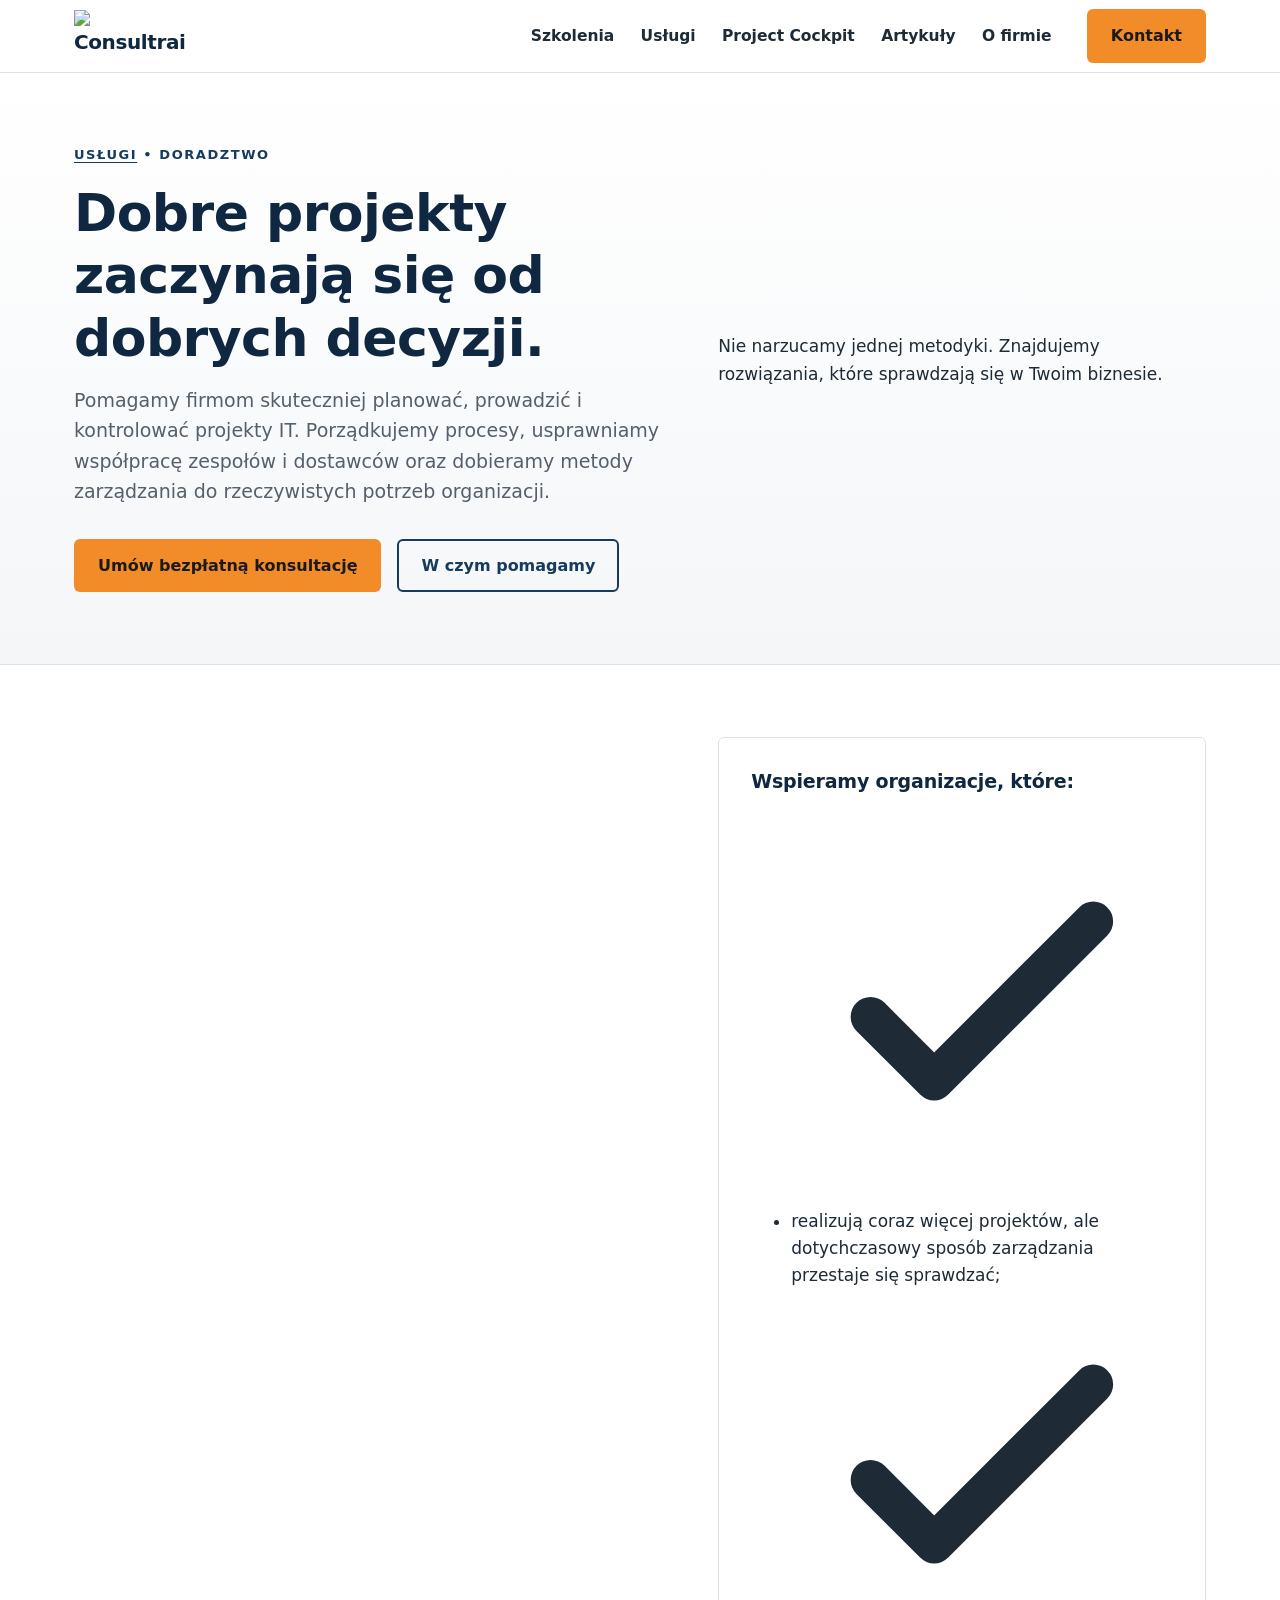
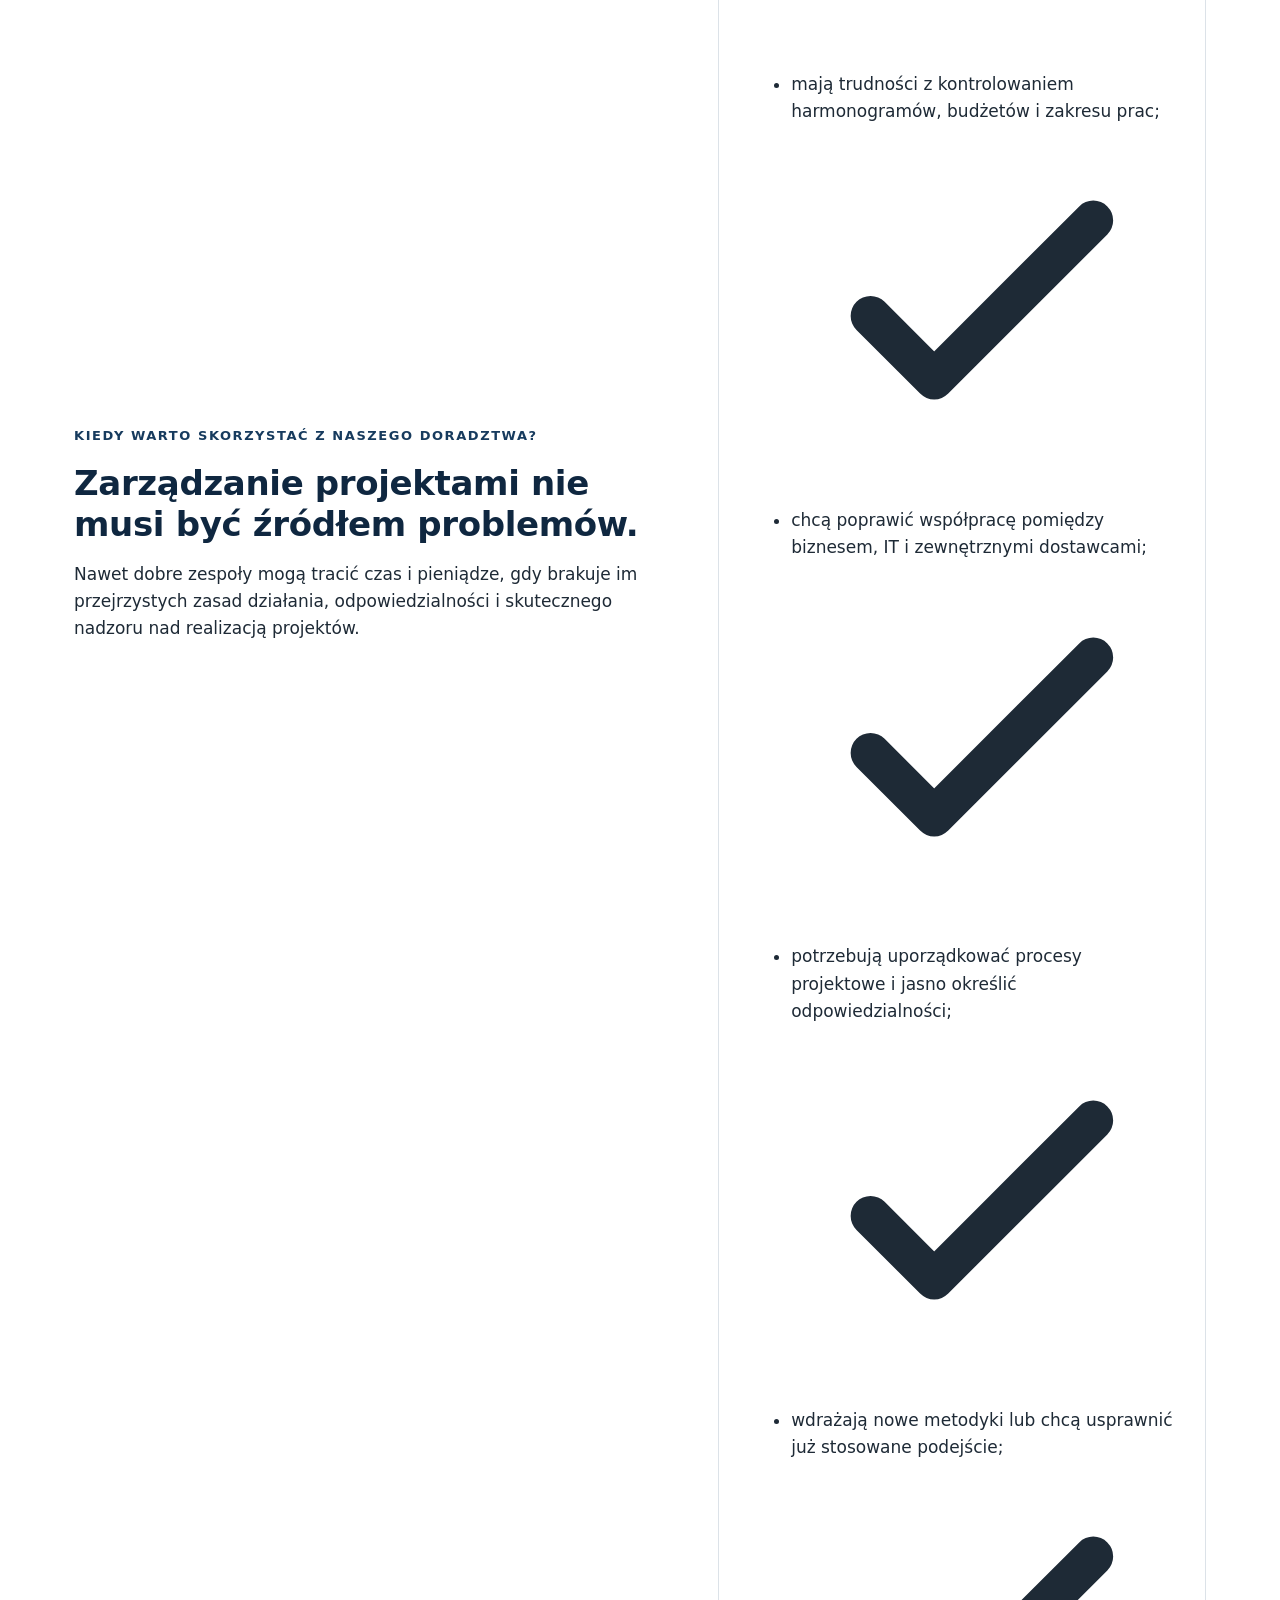
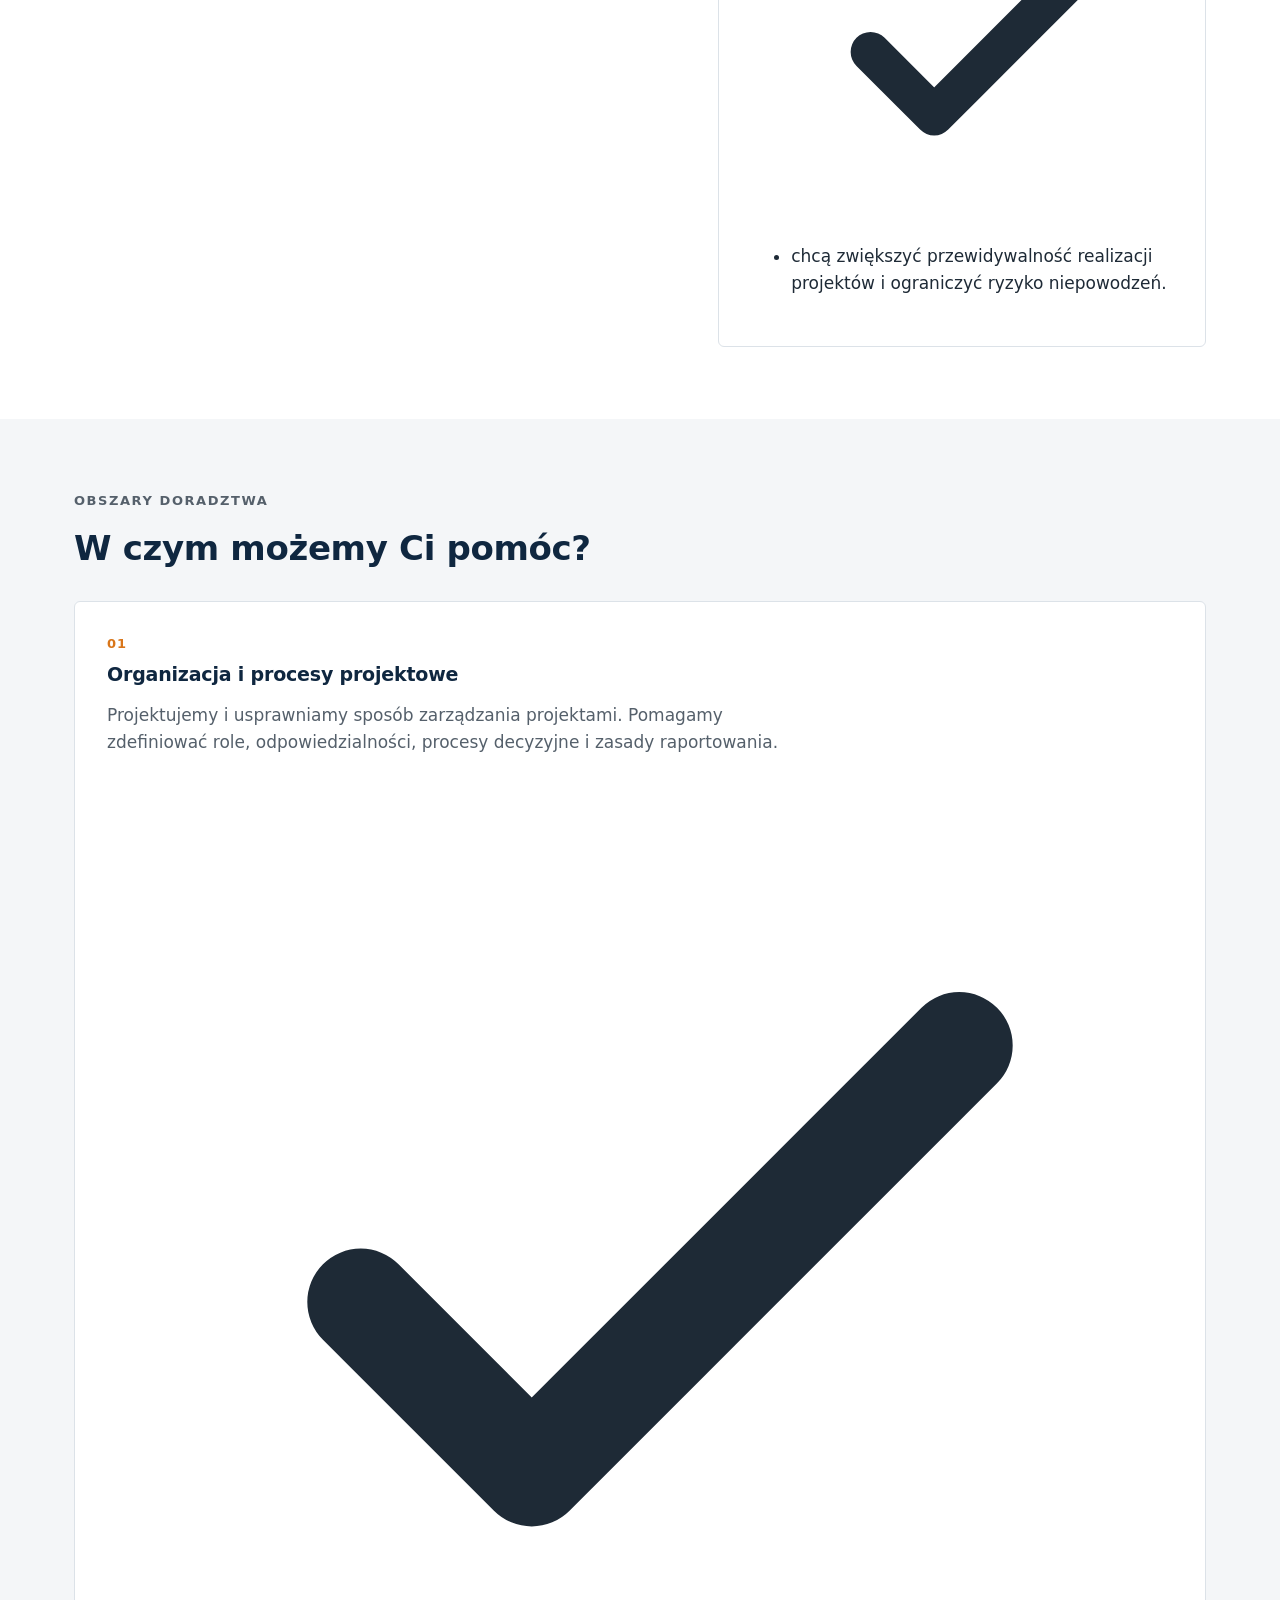
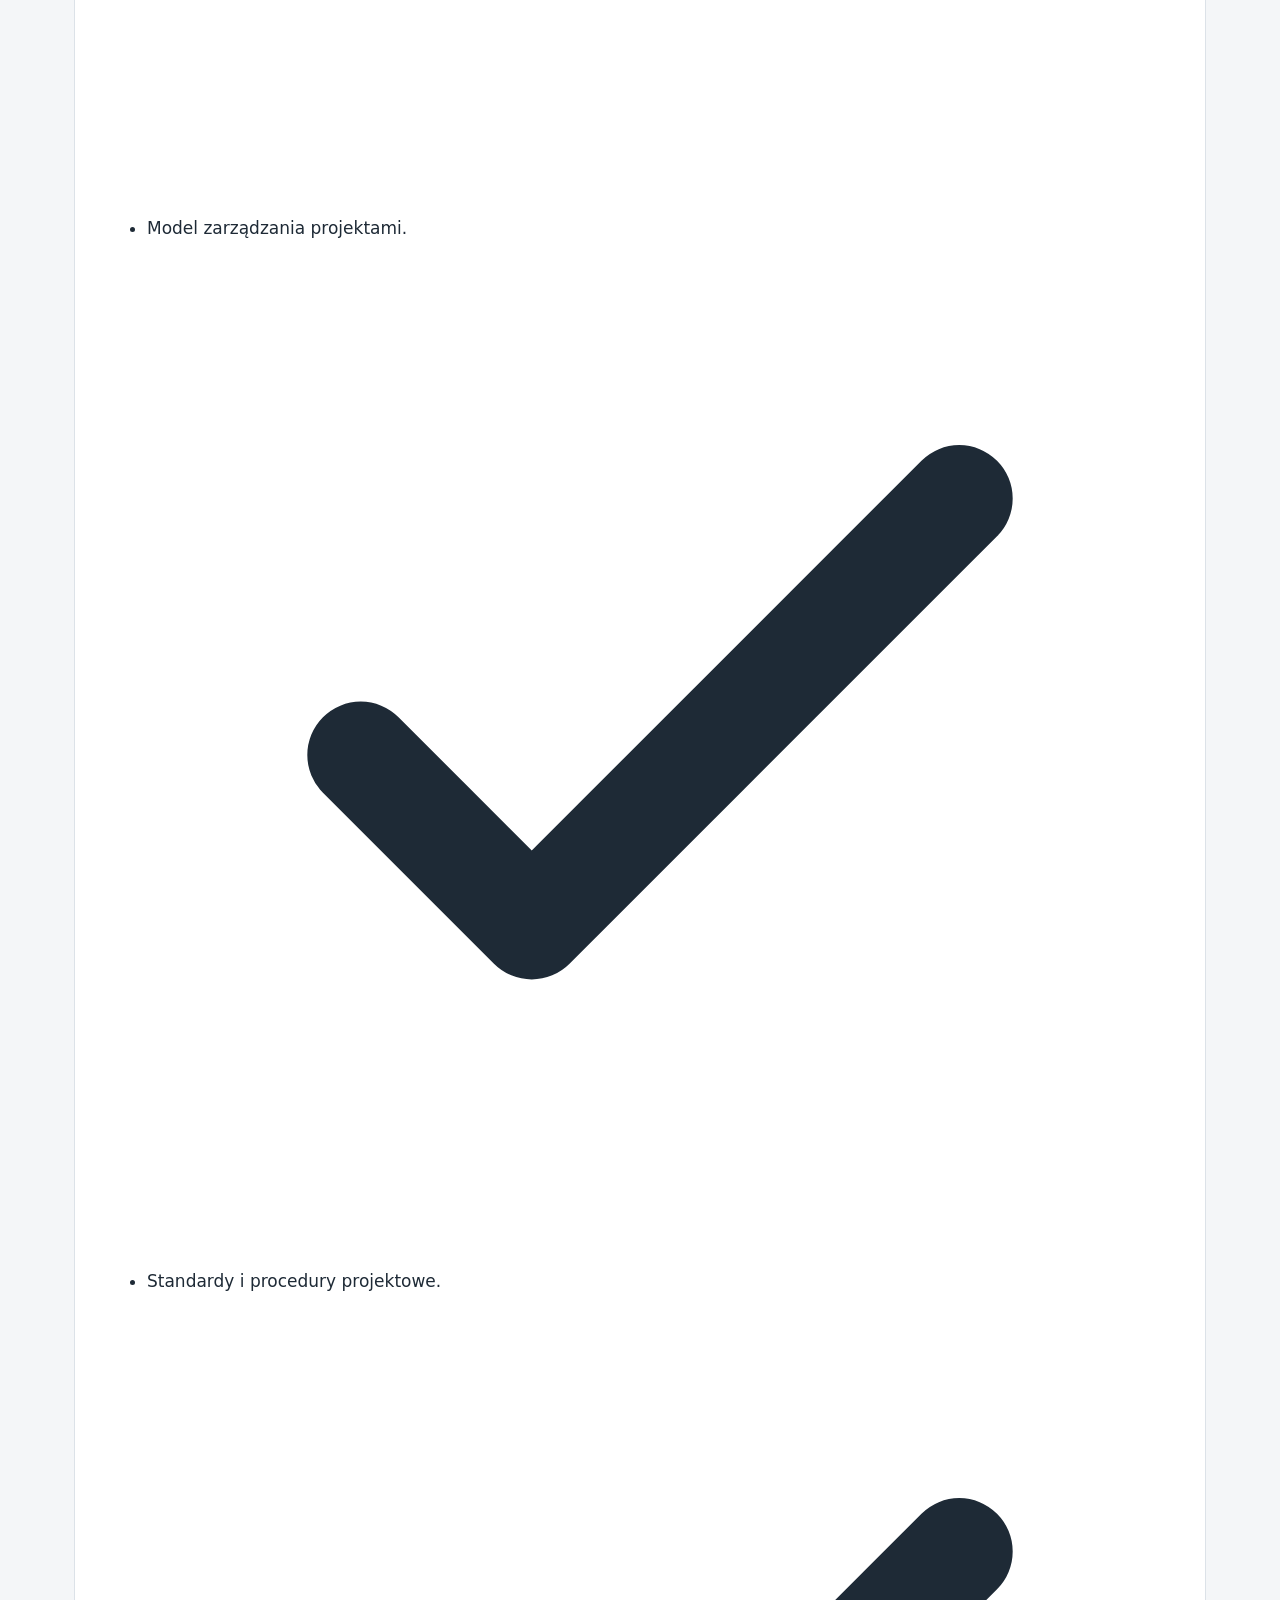
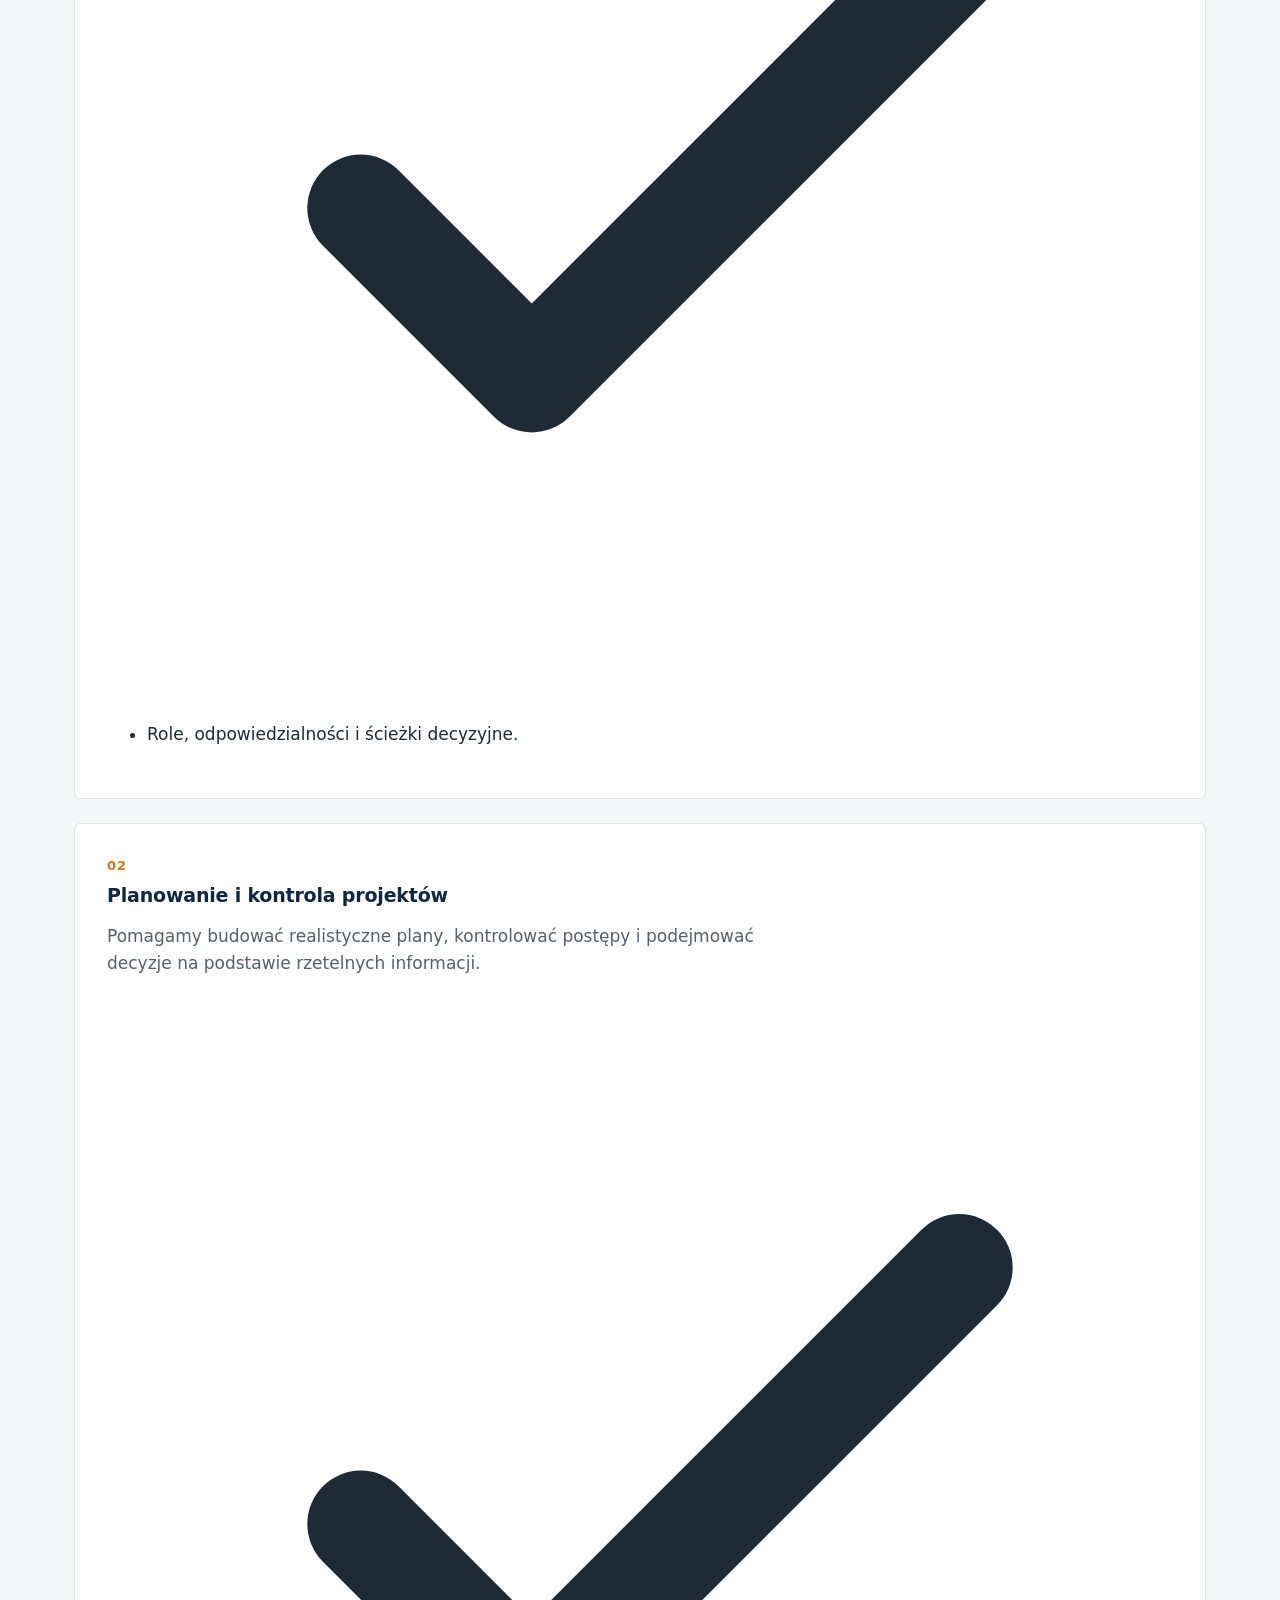
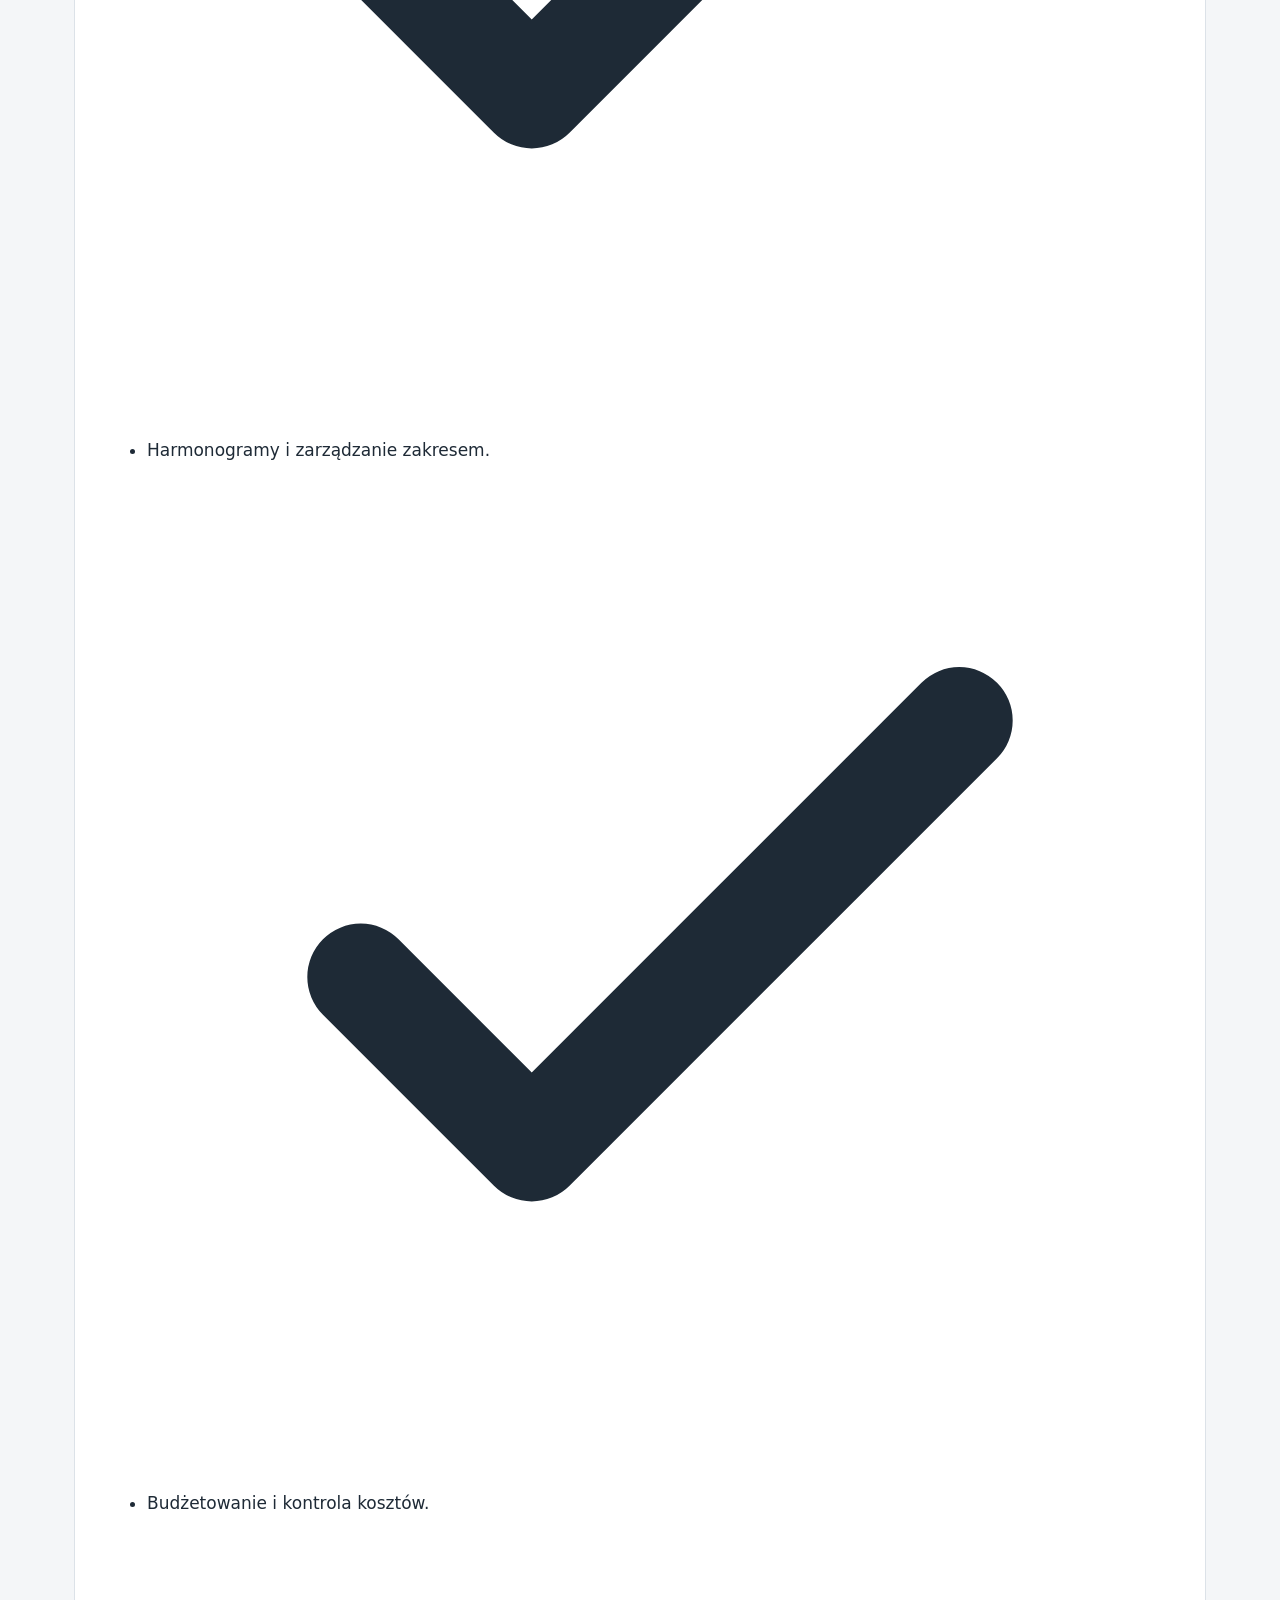
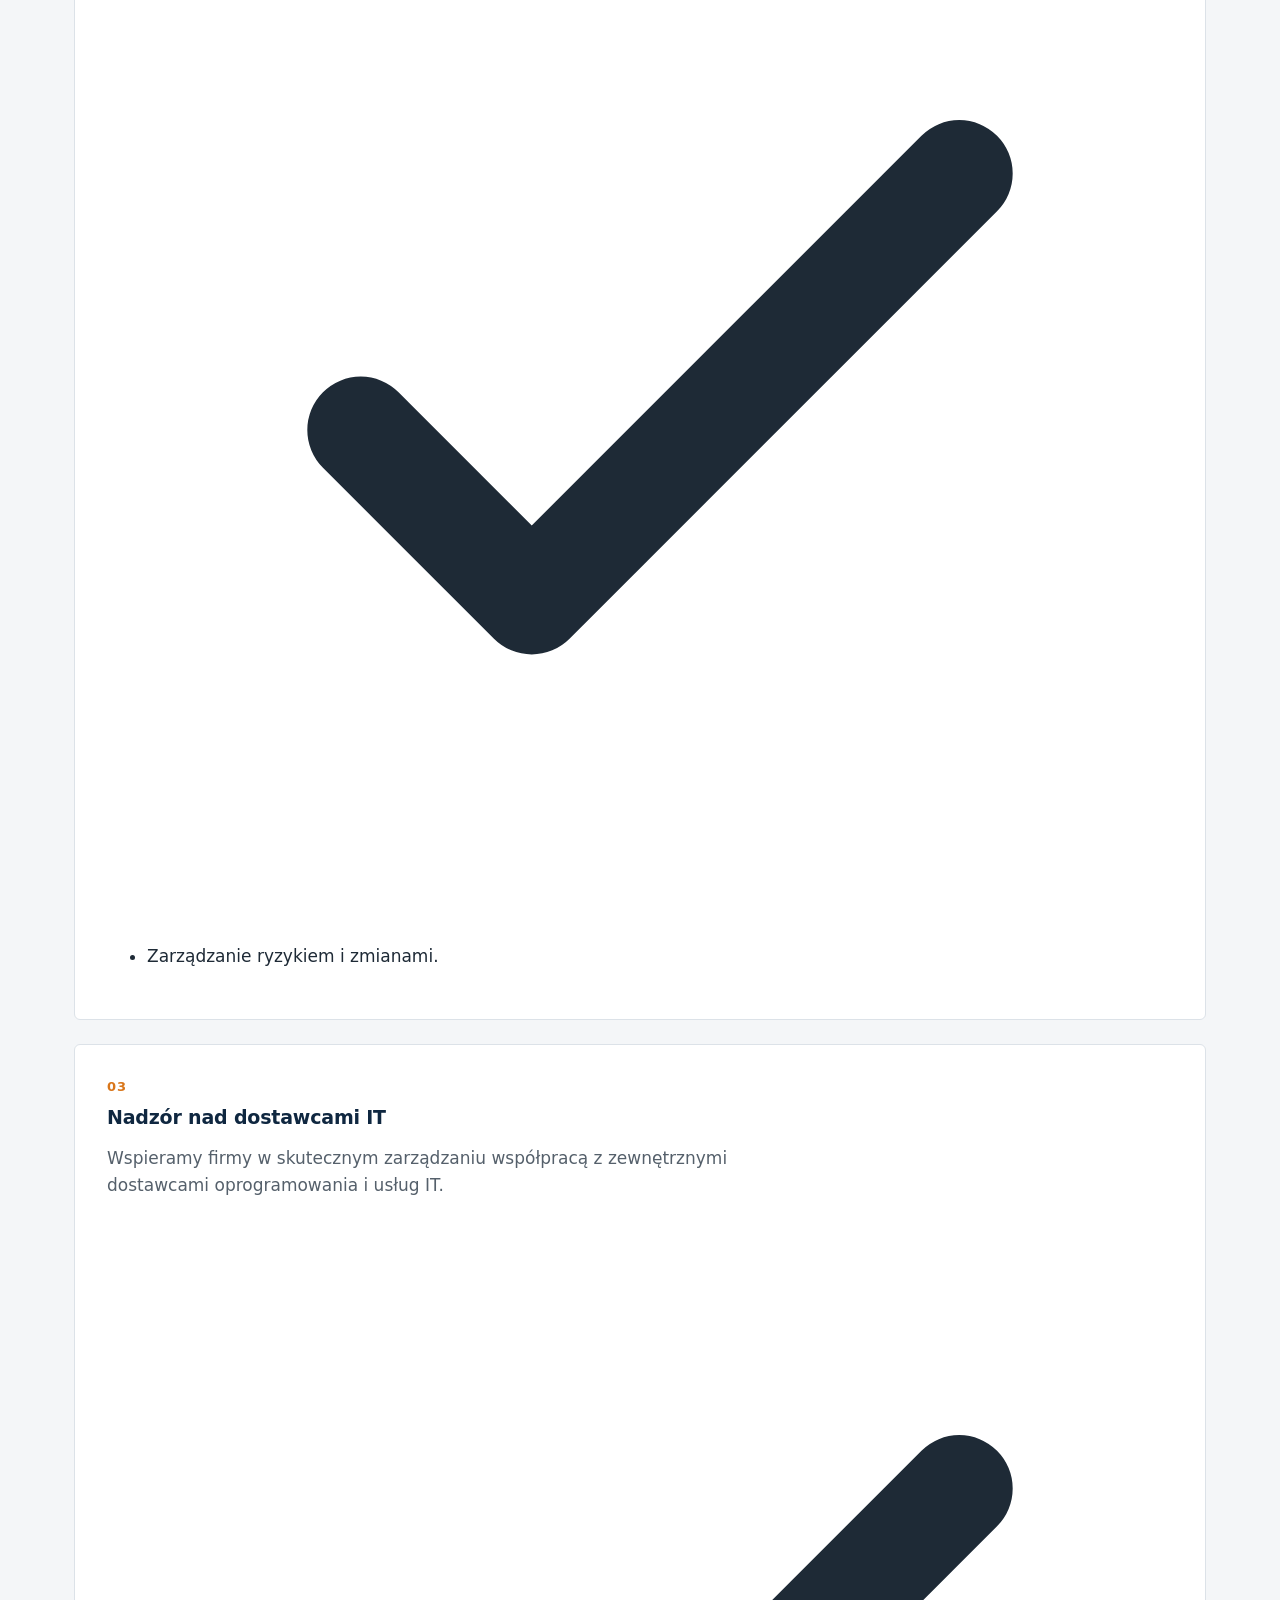
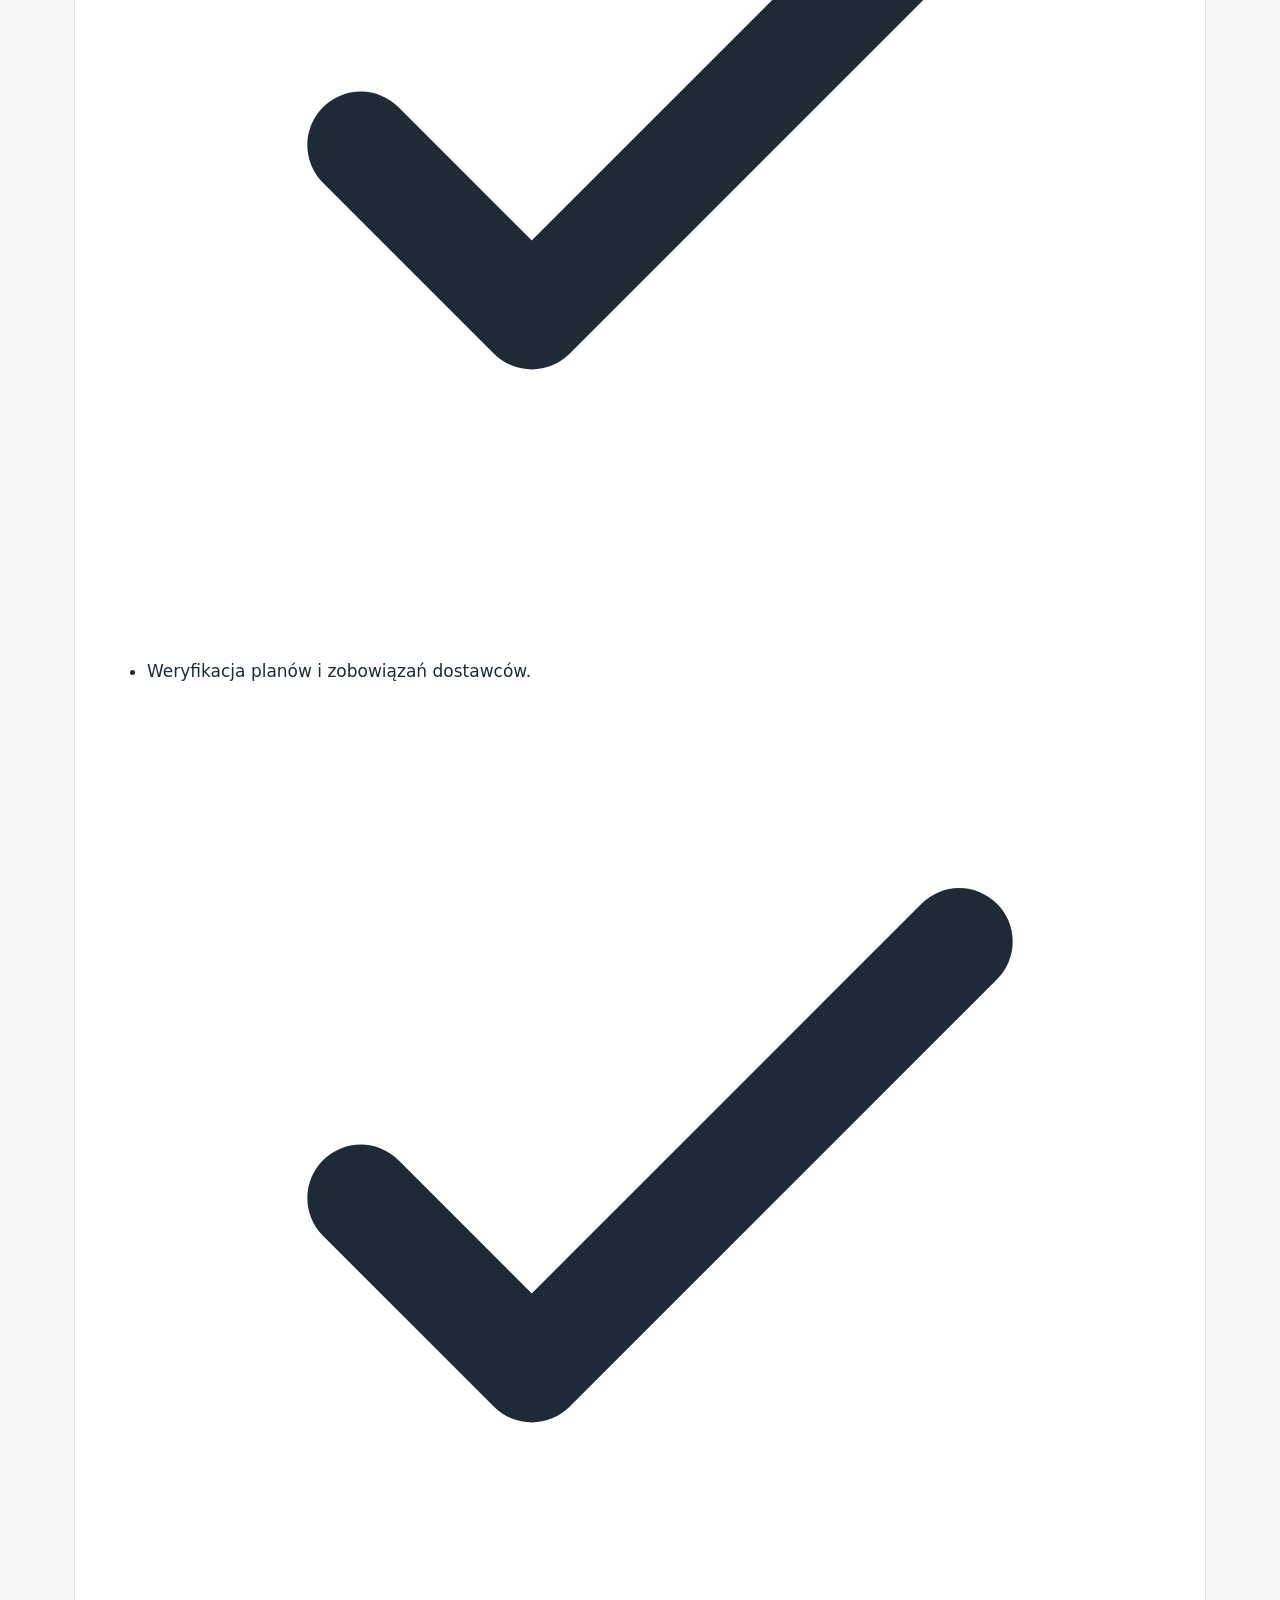
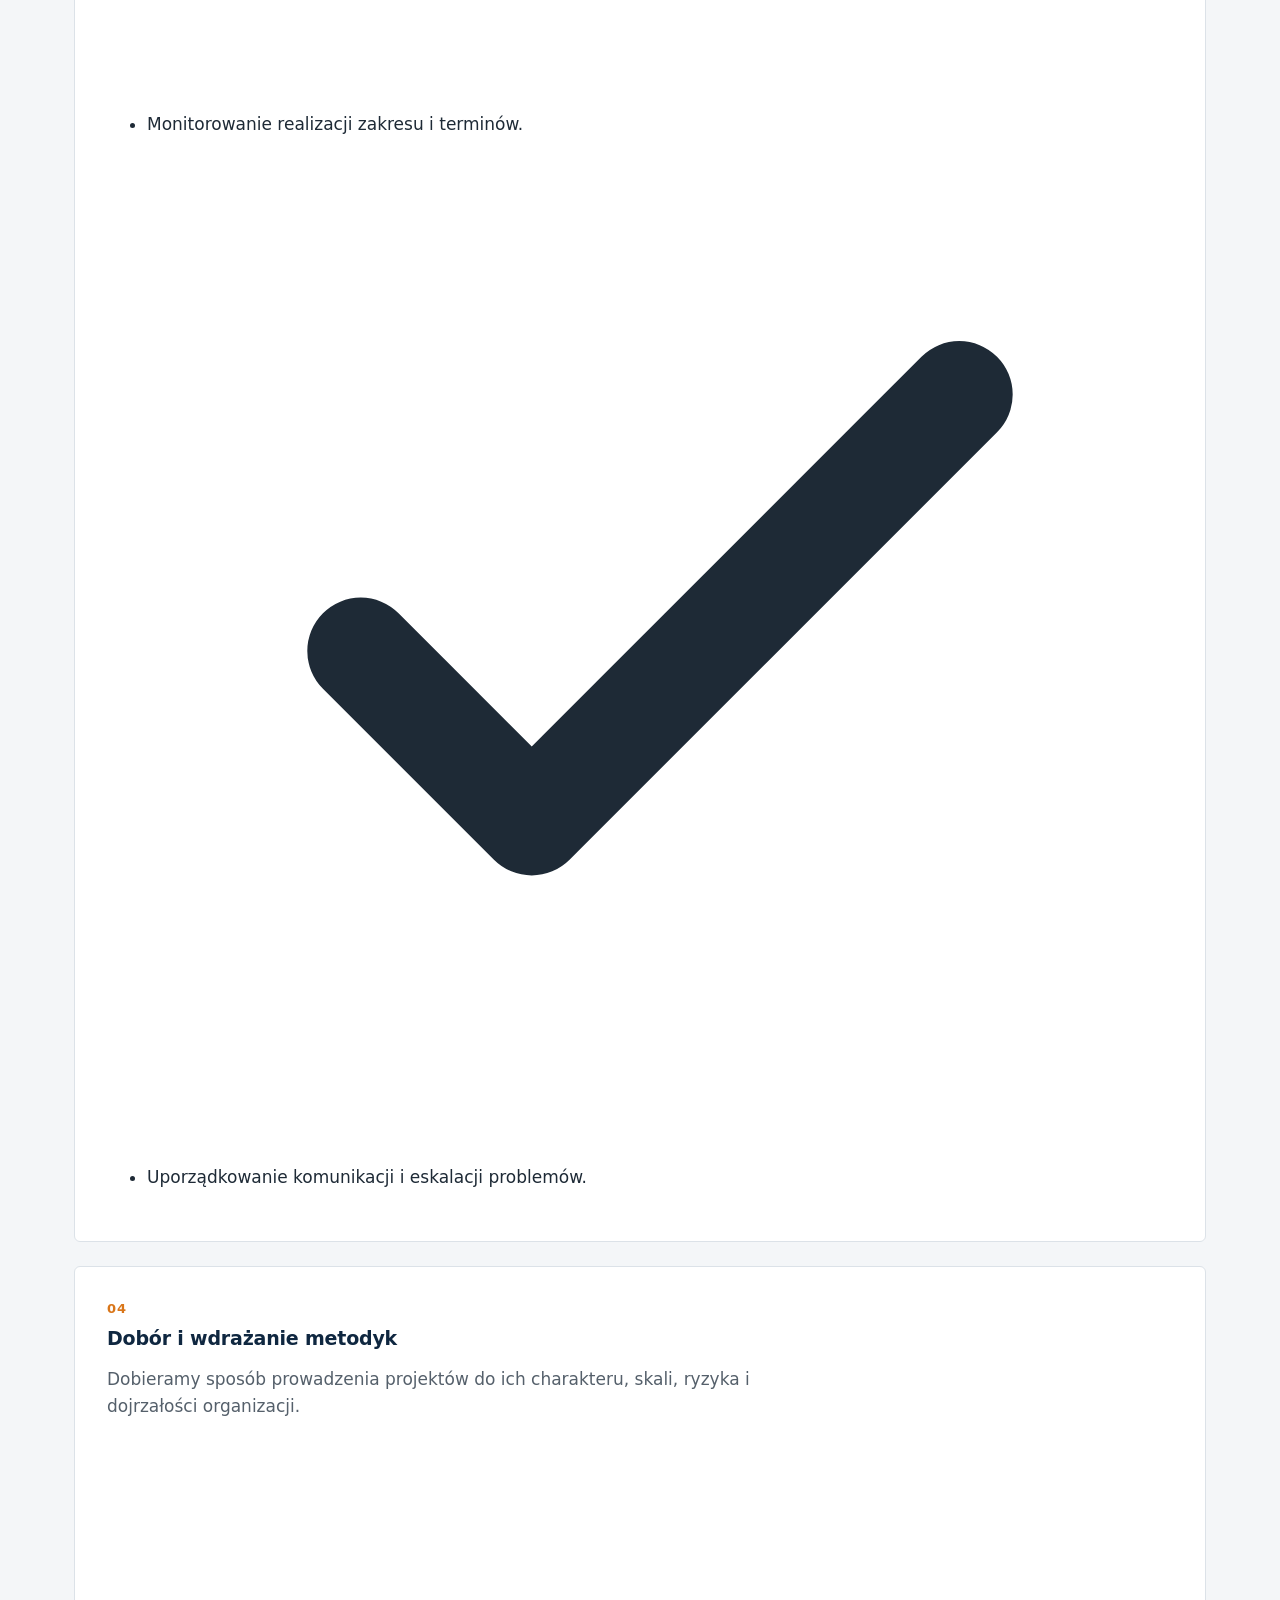
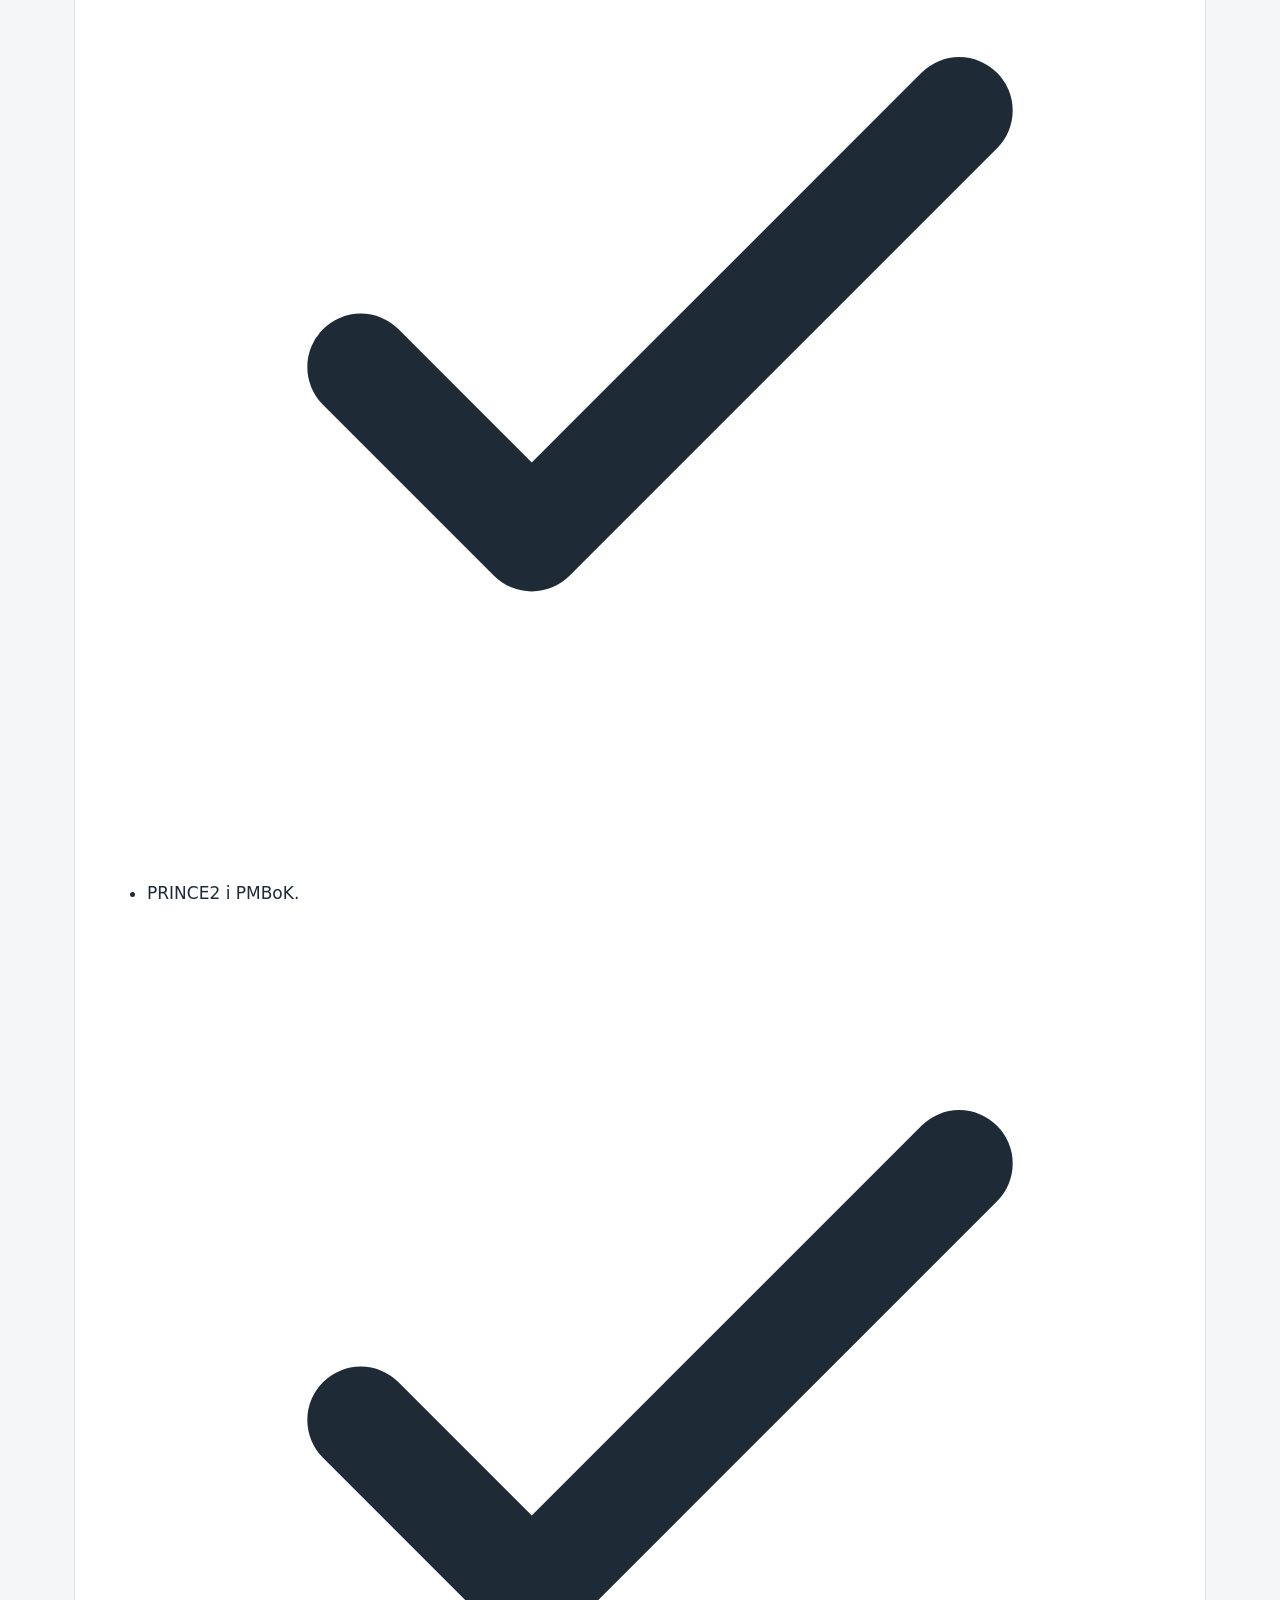
==== doradztwo.html @ a6f92a3b "Dodano podstronę Doradztwo (doradztwo.html)" ====
<!doctype html>
<html lang="pl">
<head>
  <meta charset="utf-8">
  <meta name="viewport" content="width=device-width, initial-scale=1">
  <title>Doradztwo | Consultrain</title>
  <meta name="description" content="Doradztwo Consultrain: organizacja procesów, planowanie i kontrola projektów IT, nadzór nad dostawcami i dobór metodyk.">
  <meta property="og:title" content="Doradztwo | Consultrain">
  <meta property="og:description" content="Doradztwo Consultrain: organizacja procesów, planowanie i kontrola projektów IT, nadzór nad dostawcami i dobór metodyk.">
  <meta property="og:type" content="website">
  <meta name="theme-color" content="#173B5E">
  <link rel="icon" href="favicon.png" type="image/png">
  <link rel="stylesheet" href="css/style.css">
  <script src="js/config.js" defer></script>
  <script src="js/main.js" defer></script>
</head>
<body>
<a class="skip-link" href="#main">Przejdź do treści</a>

<!-- ===================== HEADER ===================== -->
<header class="site-header">
  <div class="container site-header__inner">
    <a class="logo" href="index.html" aria-label="Consultrain — strona główna">
      <img src="img/logo-consultrain.png" alt="Consultrain" width="112" height="52">
    </a>
    <button class="nav-toggle" type="button" aria-expanded="false" aria-controls="main-nav">
      <svg width="18" height="18" viewBox="0 0 24 24" aria-hidden="true"><path d="M3 6h18M3 12h18M3 18h18" stroke="currentColor" stroke-width="2" stroke-linecap="round"/></svg>
      <span>Menu</span>
    </button>
    <nav class="nav" id="main-nav" aria-label="Główna nawigacja" data-open="true">
      <ul class="nav__list">
        <li class="nav__item"><a class="nav__link" href="szkolenia.html">Szkolenia</a></li>
        <li class="nav__item"><a class="nav__link" href="uslugi.html" aria-current="page">Usługi</a></li>
        <li class="nav__item"><a class="nav__link" href="project-cockpit.html">Project Cockpit</a></li>
        <li class="nav__item"><a class="nav__link" href="w-przygotowaniu.html?strona=blog">Artykuły</a></li>
        <li class="nav__item"><a class="nav__link" href="o-firmie.html">O firmie</a></li>
      </ul>
      <a class="btn btn--primary btn--sm" href="kontakt.html">Kontakt</a>
    </nav>
  </div>
</header>

<main id="main">
  <section class="hero" aria-labelledby="dr-title"><div class="container split">
    <div>
      <p class="eyebrow"><a href="uslugi.html">Usługi</a> • Doradztwo</p>
      <h1 id="dr-title">Dobre projekty zaczynają się od dobrych decyzji.</h1>
      <p class="lead">Pomagamy firmom skuteczniej planować, prowadzić i kontrolować projekty IT. Porządkujemy procesy, usprawniamy współpracę zespołów i dostawców oraz dobieramy metody zarządzania do rzeczywistych potrzeb organizacji.</p>
      <div class="btn-row"><a class="btn btn--primary" href="kontakt.html?cel=doradztwo">Umów bezpłatną konsultację</a><a class="btn btn--secondary" href="#obszary">W czym pomagamy</a></div>
    </div>
    <div class="callout callout--orange dr-claim"><p>Nie narzucamy jednej metodyki. Znajdujemy rozwiązania, które sprawdzają się w Twoim biznesie.</p></div>
  </div></section>

  <section class="section" aria-labelledby="dr-when"><div class="container split dr-split-top">
    <div>
      <p class="eyebrow">Kiedy warto skorzystać z naszego doradztwa?</p>
      <h2 id="dr-when">Zarządzanie projektami nie musi być źródłem problemów.</h2>
      <p>Nawet dobre zespoły mogą tracić czas i pieniądze, gdy brakuje im przejrzystych zasad działania, odpowiedzialności i skutecznego nadzoru nad realizacją projektów.</p>
    </div>
    <div class="card"><h3>Wspieramy organizacje, które:</h3><ul class="dr-list"><li><svg class="dr-ico" viewBox="0 0 24 24" aria-hidden="true"><path d="M5 12l4 4 10-10" fill="none" stroke="currentColor" stroke-width="2.5" stroke-linecap="round" stroke-linejoin="round"/></svg><span>realizują coraz więcej projektów, ale dotychczasowy sposób zarządzania przestaje się sprawdzać;</span></li><li><svg class="dr-ico" viewBox="0 0 24 24" aria-hidden="true"><path d="M5 12l4 4 10-10" fill="none" stroke="currentColor" stroke-width="2.5" stroke-linecap="round" stroke-linejoin="round"/></svg><span>mają trudności z kontrolowaniem harmonogramów, budżetów i zakresu prac;</span></li><li><svg class="dr-ico" viewBox="0 0 24 24" aria-hidden="true"><path d="M5 12l4 4 10-10" fill="none" stroke="currentColor" stroke-width="2.5" stroke-linecap="round" stroke-linejoin="round"/></svg><span>chcą poprawić współpracę pomiędzy biznesem, IT i zewnętrznymi dostawcami;</span></li><li><svg class="dr-ico" viewBox="0 0 24 24" aria-hidden="true"><path d="M5 12l4 4 10-10" fill="none" stroke="currentColor" stroke-width="2.5" stroke-linecap="round" stroke-linejoin="round"/></svg><span>potrzebują uporządkować procesy projektowe i jasno określić odpowiedzialności;</span></li><li><svg class="dr-ico" viewBox="0 0 24 24" aria-hidden="true"><path d="M5 12l4 4 10-10" fill="none" stroke="currentColor" stroke-width="2.5" stroke-linecap="round" stroke-linejoin="round"/></svg><span>wdrażają nowe metodyki lub chcą usprawnić już stosowane podejście;</span></li><li><svg class="dr-ico" viewBox="0 0 24 24" aria-hidden="true"><path d="M5 12l4 4 10-10" fill="none" stroke="currentColor" stroke-width="2.5" stroke-linecap="round" stroke-linejoin="round"/></svg><span>chcą zwiększyć przewidywalność realizacji projektów i ograniczyć ryzyko niepowodzeń.</span></li></ul></div>
  </div></section>

  <section class="section section--surface" id="obszary" aria-labelledby="dr-areas"><div class="container">
    <div class="section__head"><p class="eyebrow">Obszary doradztwa</p><h2 id="dr-areas">W czym możemy Ci pomóc?</h2></div>
    <div class="grid grid--2"><article class="card reveal"><div class="card__index">01</div><h3>Organizacja i procesy projektowe</h3><p>Projektujemy i usprawniamy sposób zarządzania projektami. Pomagamy zdefiniować role, odpowiedzialności, procesy decyzyjne i zasady raportowania.</p><ul class="dr-list"><li><svg class="dr-ico" viewBox="0 0 24 24" aria-hidden="true"><path d="M5 12l4 4 10-10" fill="none" stroke="currentColor" stroke-width="2.5" stroke-linecap="round" stroke-linejoin="round"/></svg><span>Model zarządzania projektami.</span></li><li><svg class="dr-ico" viewBox="0 0 24 24" aria-hidden="true"><path d="M5 12l4 4 10-10" fill="none" stroke="currentColor" stroke-width="2.5" stroke-linecap="round" stroke-linejoin="round"/></svg><span>Standardy i procedury projektowe.</span></li><li><svg class="dr-ico" viewBox="0 0 24 24" aria-hidden="true"><path d="M5 12l4 4 10-10" fill="none" stroke="currentColor" stroke-width="2.5" stroke-linecap="round" stroke-linejoin="round"/></svg><span>Role, odpowiedzialności i ścieżki decyzyjne.</span></li></ul></article><article class="card reveal"><div class="card__index">02</div><h3>Planowanie i kontrola projektów</h3><p>Pomagamy budować realistyczne plany, kontrolować postępy i podejmować decyzje na podstawie rzetelnych informacji.</p><ul class="dr-list"><li><svg class="dr-ico" viewBox="0 0 24 24" aria-hidden="true"><path d="M5 12l4 4 10-10" fill="none" stroke="currentColor" stroke-width="2.5" stroke-linecap="round" stroke-linejoin="round"/></svg><span>Harmonogramy i zarządzanie zakresem.</span></li><li><svg class="dr-ico" viewBox="0 0 24 24" aria-hidden="true"><path d="M5 12l4 4 10-10" fill="none" stroke="currentColor" stroke-width="2.5" stroke-linecap="round" stroke-linejoin="round"/></svg><span>Budżetowanie i kontrola kosztów.</span></li><li><svg class="dr-ico" viewBox="0 0 24 24" aria-hidden="true"><path d="M5 12l4 4 10-10" fill="none" stroke="currentColor" stroke-width="2.5" stroke-linecap="round" stroke-linejoin="round"/></svg><span>Zarządzanie ryzykiem i zmianami.</span></li></ul></article><article class="card reveal"><div class="card__index">03</div><h3>Nadzór nad dostawcami IT</h3><p>Wspieramy firmy w skutecznym zarządzaniu współpracą z zewnętrznymi dostawcami oprogramowania i usług IT.</p><ul class="dr-list"><li><svg class="dr-ico" viewBox="0 0 24 24" aria-hidden="true"><path d="M5 12l4 4 10-10" fill="none" stroke="currentColor" stroke-width="2.5" stroke-linecap="round" stroke-linejoin="round"/></svg><span>Weryfikacja planów i zobowiązań dostawców.</span></li><li><svg class="dr-ico" viewBox="0 0 24 24" aria-hidden="true"><path d="M5 12l4 4 10-10" fill="none" stroke="currentColor" stroke-width="2.5" stroke-linecap="round" stroke-linejoin="round"/></svg><span>Monitorowanie realizacji zakresu i terminów.</span></li><li><svg class="dr-ico" viewBox="0 0 24 24" aria-hidden="true"><path d="M5 12l4 4 10-10" fill="none" stroke="currentColor" stroke-width="2.5" stroke-linecap="round" stroke-linejoin="round"/></svg><span>Uporządkowanie komunikacji i eskalacji problemów.</span></li></ul></article><article class="card reveal"><div class="card__index">04</div><h3>Dobór i wdrażanie metodyk</h3><p>Dobieramy sposób prowadzenia projektów do ich charakteru, skali, ryzyka i dojrzałości organizacji.</p><ul class="dr-list"><li><svg class="dr-ico" viewBox="0 0 24 24" aria-hidden="true"><path d="M5 12l4 4 10-10" fill="none" stroke="currentColor" stroke-width="2.5" stroke-linecap="round" stroke-linejoin="round"/></svg><span>PRINCE2 i PMBoK.</span></li><li><svg class="dr-ico" viewBox="0 0 24 24" aria-hidden="true"><path d="M5 12l4 4 10-10" fill="none" stroke="currentColor" stroke-width="2.5" stroke-linecap="round" stroke-linejoin="round"/></svg><span>Agile, Scrum i AgilePM.</span></li><li><svg class="dr-ico" viewBox="0 0 24 24" aria-hidden="true"><path d="M5 12l4 4 10-10" fill="none" stroke="currentColor" stroke-width="2.5" stroke-linecap="round" stroke-linejoin="round"/></svg><span>Podejścia hybrydowe łączące różne metodyki.</span></li></ul></article></div>
  </div></section>

  <section class="section" aria-labelledby="dr-gain"><div class="container">
    <div class="section__head"><p class="eyebrow">Co zyskujesz?</p><h2 id="dr-gain">Większa kontrola. Lepsze decyzje. Przewidywalne projekty.</h2>
    <p>Współpraca z Consultrain to nie kolejne dokumenty i procedury, które trafiają do szuflady. Koncentrujemy się na rozwiązaniach, które można rzeczywiście zastosować w codziennej pracy.</p></div>
    <div class="grid grid--3 dr-gains"><article class="card reveal dr-gain"><h3>Przejrzystość</h3><p>Wiesz, na jakim etapie są projekty i co wymaga uwagi.</p></article><article class="card reveal dr-gain"><h3>Kontrola</h3><p>Masz lepszy nadzór nad terminami, kosztami, zakresem i ryzykiem.</p></article><article class="card reveal dr-gain"><h3>Odpowiedzialność</h3><p>Role i zasady podejmowania decyzji są jasno określone.</p></article><article class="card reveal dr-gain"><h3>Efektywność</h3><p>Ograniczasz zbędne działania i poprawiasz współpracę zespołów.</p></article><article class="card reveal dr-gain"><h3>Przewidywalność</h3><p>Wcześniej dostrzegasz zagrożenia i możesz odpowiednio reagować.</p></article></div>
  </div></section>

  <section class="section section--surface" aria-labelledby="dr-how"><div class="container">
    <div class="section__head"><p class="eyebrow">Jak wygląda współpraca?</p><h2 id="dr-how">Od rozpoznania potrzeb do konkretnych usprawnień.</h2></div>
    <ol class="dr-steps"><li class="dr-step reveal"><span class="dr-step__num">1</span><h3>Rozpoznanie sytuacji</h3><p>Poznajemy specyfikę Twojej organizacji, sposób realizacji projektów i najważniejsze wyzwania.</p></li><li class="dr-step reveal"><span class="dr-step__num">2</span><h3>Rekomendacje i plan działania</h3><p>Wskazujemy obszary wymagające poprawy i proponujemy rozwiązania dopasowane do potrzeb firmy.</p></li><li class="dr-step reveal"><span class="dr-step__num">3</span><h3>Wdrożenie i wsparcie</h3><p>Pomagamy wdrożyć uzgodnione zmiany, wspieramy zespół i monitorujemy efekty.</p></li></ol>
  </div></section>

  <section class="section" aria-labelledby="dr-why"><div class="container container--narrow">
    <p class="eyebrow">Dlaczego Consultrain?</p>
    <h2 id="dr-why">Praktyczne podejście do zarządzania projektami.</h2>
    <p>Łączymy doświadczenie w prowadzeniu projektów IT ze znajomością sprawdzonych standardów zarządzania. Rozumiemy zarówno perspektywę biznesu, jak i wyzwania zespołów technologicznych.</p>
    <div class="callout callout--orange"><p>Nie proponujemy rozbudowanych procesów tam, gdzie wystarczą proste rozwiązania. Nie wdrażamy metodyki tylko dlatego, że jest popularna. Dobieramy narzędzia do rzeczywistej sytuacji i celów organizacji.</p></div>
  </div></section>

  <section class="section section--navy final-cta" aria-labelledby="dr-cta"><div class="container">
    <h2 id="dr-cta">Porozmawiajmy o Twoich projektach.</h2>
    <p>Chcesz poprawić sposób zarządzania projektami IT, uporządkować procesy lub zwiększyć kontrolę nad realizacją? Zacznijmy od krótkiej rozmowy o Twoich potrzebach.</p>
    <div class="btn-row" style="margin-top:var(--space-3)"><a class="btn btn--primary" href="kontakt.html?cel=doradztwo">Umów bezpłatną konsultację wstępną</a></div>
  </div></section>
</main>

<!-- ===================== FOOTER ===================== -->
<footer class="site-footer">
  <div class="container">
    <div class="footer-cols">
      <div><h2>Szkolenia</h2><ul>
        <li><a href="szkolenia.html">Wszystkie szkolenia</a></li>
        <li><a href="w-przygotowaniu.html?strona=podstawy-zarzadzania-projektami">Podstawy zarządzania projektami</a></li>
        <li><a href="w-przygotowaniu.html?strona=szkolenia-terminy">Terminy i zapisy</a></li>
        <li><a href="w-przygotowaniu.html?strona=regulamin-szkolen">Regulamin szkoleń</a></li></ul></div>
      <div><h2>Usługi</h2><ul>
        <li><a href="uslugi.html">Wszystkie usługi</a></li>
        <li><a href="doradztwo.html">Doradztwo</a></li>
        <li><a href="stabilizowanie-projektow.html">Stabilizowanie projektów</a></li></ul></div>
      <div><h2>Project Cockpit</h2><ul>
        <li><a href="project-cockpit.html#poznaj">Poznaj aplikację</a></li>
        <li><a href="project-cockpit.html#funkcje">Funkcje</a></li>
        <li><a href="project-cockpit.html#cennik">Cennik</a></li></ul></div>
      <div><h2>Wiedza i kontakt</h2><ul>
        <li><a href="w-przygotowaniu.html?strona=blog">Artykuły</a></li>
        <li><a href="o-firmie.html">O firmie</a></li>
        <li><a href="kontakt.html">Kontakt</a></li></ul></div>
    </div>
    <div class="footer-bottom">
      <p id="company-data" style="margin:0"></p>
      <ul>
        <li><a href="w-przygotowaniu.html?strona=regulamin">Regulamin</a></li>
        <li><a href="w-przygotowaniu.html?strona=polityka-prywatnosci">Polityka prywatności</a></li>
        <li><button type="button" class="linklike" id="cookie-settings">Ustawienia cookies</button></li>
        <li>© <span id="year"></span> Consultrain</li>
      </ul>
    </div>
  </div>
</footer>
</body>
</html>
---- css/style.css ----
/* ==========================================================================
   Consultrain — design system (Etap 1)
   Czysty CSS, bez zewnętrznych zależności i fontów z CDN.
   Struktura: 1) tokeny, 2) baza, 3) layout, 4) komponenty, 5) sekcje, 6) RWD
   ========================================================================== */

/* 1. TOKENY ---------------------------------------------------------------- */
:root {
  /* Kolory marki (specyfikacja 2.3) */
  --navy: #173B5E;          /* granat podstawowy */
  --navy-900: #0F2740;      /* ciemniejszy wariant: tekst, stopka */
  --orange: #F28C28;        /* akcent / główne CTA */
  --orange-600: #D9761A;    /* hover CTA */
  --on-orange: #1A1A1A;     /* tekst na pomarańczu — kontrast ok. 8:1 (WCAG AA) */
  --white: #FFFFFF;
  --surface: #F4F6F8;       /* jasne tło sekcji */
  --text: #1E2A36;          /* ciemny grafit */
  --text-muted: #55606B;    /* szarość pomocnicza — kontrast 6.3:1 na białym */
  --border: #DCE2E8;

  /* Statusy — zawsze w parze z ikoną/etykietą, nie tylko kolorem */
  --ok: #1E7B45;
  --warn: #8A5A00;
  --err: #B3261E;

  /* Typografia: Inter, jeśli zainstalowany lokalnie, inaczej font systemowy */
  --font: "Inter", system-ui, -apple-system, "Segoe UI", Roboto, "Helvetica Neue", Arial, sans-serif;
  --fs-h1: clamp(2rem, 1.4rem + 2.6vw, 3.25rem);
  --fs-h2: clamp(1.5rem, 1.2rem + 1.2vw, 2.125rem);
  --fs-h3: 1.1875rem;
  --fs-body: 1.0625rem;

  /* Odstępy, promienie, cienie */
  --space-1: .5rem; --space-2: 1rem; --space-3: 1.5rem; --space-4: 2rem;
  --space-5: 3rem;  --space-6: 4.5rem;
  --radius: 6px;            /* umiarkowane zaokrąglenia (bez „przesadnych kart”) */
  --shadow: 0 1px 2px rgba(15,39,64,.06), 0 4px 16px rgba(15,39,64,.06);
  --container: 1180px;
  --measure: 66ch;          /* maks. szerokość tekstu */
  --header-h: 72px;
}

/* 2. BAZA ------------------------------------------------------------------ */
*, *::before, *::after { box-sizing: border-box; }
html { scroll-behavior: smooth; -webkit-text-size-adjust: 100%; }
@media (prefers-reduced-motion: reduce) { html { scroll-behavior: auto; } * { transition: none !important; } }
body { margin: 0; font-family: var(--font); font-size: var(--fs-body); line-height: 1.6; color: var(--text); background: var(--white); }
img, svg { max-width: 100%; display: block; }
h1, h2, h3 { color: var(--navy-900); line-height: 1.2; margin: 0 0 var(--space-2); letter-spacing: -.01em; }
h1 { font-size: var(--fs-h1); font-weight: 750; }
h2 { font-size: var(--fs-h2); font-weight: 700; }
h3 { font-size: var(--fs-h3); font-weight: 650; }
p { margin: 0 0 var(--space-2); max-width: var(--measure); }
a { color: var(--navy); text-underline-offset: 3px; }
a:hover { color: var(--navy-900); }
:focus-visible { outline: 3px solid var(--orange); outline-offset: 2px; border-radius: 2px; }
.skip-link { position: absolute; left: -9999px; top: 0; background: var(--navy); color: var(--white); padding: .75rem 1rem; z-index: 100; }
.skip-link:focus { left: 1rem; top: 1rem; }
.visually-hidden { position: absolute !important; width: 1px; height: 1px; overflow: hidden; clip: rect(0 0 0 0); white-space: nowrap; }

/* 3. LAYOUT ---------------------------------------------------------------- */
.container { width: 100%; max-width: var(--container); margin: 0 auto; padding: 0 var(--space-3); }
.section { padding: var(--space-6) 0; }
.section--surface { background: var(--surface); }
.section--navy { background: var(--navy); color: #E6EDF4; }
.section--navy h2 { color: var(--white); }
.section__head { margin-bottom: var(--space-4); }
.section__head p { color: var(--text-muted); }
.section--navy .section__head p { color: #C9D6E3; }
.grid { display: grid; gap: var(--space-3); }
.grid--3 { grid-template-columns: repeat(3, 1fr); }
.split { display: grid; grid-template-columns: 1.1fr .9fr; gap: var(--space-5); align-items: center; }
.eyebrow { font-size: .8125rem; font-weight: 700; letter-spacing: .12em; text-transform: uppercase; color: var(--navy); margin-bottom: var(--space-2); }

/* 4. KOMPONENTY ------------------------------------------------------------ */
/* Przyciski: primary (pomarańcz), secondary (obrys granatowy), on-dark */
.btn { display: inline-flex; align-items: center; justify-content: center; gap: .5rem; min-height: 48px; padding: .75rem 1.375rem; border-radius: var(--radius); font: inherit; font-weight: 650; font-size: 1rem; text-decoration: none; cursor: pointer; border: 2px solid transparent; transition: background-color .15s, border-color .15s, color .15s; }
.btn--primary { background: var(--orange); color: var(--on-orange); }
.btn--primary:hover { background: var(--orange-600); color: var(--on-orange); }
.btn--secondary { background: transparent; color: var(--navy); border-color: var(--navy); }
.btn--secondary:hover { background: var(--navy); color: var(--white); }
.btn--ghost-light { color: var(--white); border-color: rgba(255,255,255,.6); }
.btn--ghost-light:hover { background: var(--white); color: var(--navy); }
.btn[aria-busy="true"] { opacity: .7; cursor: progress; }
.btn-row { display: flex; flex-wrap: wrap; gap: var(--space-2); }
.text-link { font-weight: 600; display: inline-flex; gap: .35rem; align-items: center; }
.text-link::after { content: "→"; transition: transform .15s; }
.text-link:hover::after { transform: translateX(3px); }

.card { background: var(--white); border: 1px solid var(--border); border-radius: var(--radius); padding: var(--space-4); display: flex; flex-direction: column; }
.card p { color: var(--text-muted); flex: 1; }
.card__index { font-size: .8125rem; font-weight: 700; color: var(--orange-600); letter-spacing: .08em; margin-bottom: var(--space-1); }
.card:hover { border-color: #B8C4D0; }

/* Lista faktów szkolenia (dane z konfiguracji) */
.facts { display: grid; grid-template-columns: repeat(auto-fit, minmax(150px, 1fr)); gap: 1px; background: var(--border); border: 1px solid var(--border); border-radius: var(--radius); overflow: hidden; margin: var(--space-3) 0; }
.facts div { background: var(--white); padding: var(--space-2) var(--space-3); }
.facts dt { font-size: .8125rem; color: var(--text-muted); }
.facts dd { margin: 0; font-weight: 650; color: var(--navy-900); }

/* Komunikaty / statusy — ikona + tekst, nie tylko kolor */
.notice { display: flex; gap: .75rem; padding: var(--space-2) var(--space-3); border-radius: var(--radius); border: 1px solid var(--border); border-left-width: 4px; background: var(--white); }
.notice::before { font-weight: 800; }
.notice--info { border-left-color: var(--navy); } .notice--info::before { content: "i"; color: var(--navy); }
.notice--warn { border-left-color: var(--warn); } .notice--warn::before { content: "!"; color: var(--warn); }
.notice p { margin: 0; }
.badge { display: inline-flex; align-items: center; gap: .35rem; font-size: .8125rem; font-weight: 650; padding: .15rem .6rem; border-radius: 999px; border: 1px solid currentColor; }
.badge--ok { color: var(--ok); } .badge--ok::before { content: "✓"; }
.badge--err { color: var(--err); } .badge--err::before { content: "✕"; }
.badge--warn { color: var(--warn); } .badge--warn::before { content: "!"; }

/* Oznaczenie treści wymagających uzupełnienia przed publikacją (spec. 1) */
.todo { outline: 2px dashed var(--warn); outline-offset: 4px; }
.todo-label { display: inline-block; font-size: .75rem; font-weight: 700; color: var(--warn); background: #FFF4DE; padding: .1rem .5rem; border-radius: 3px; }

/* HEADER */
.site-header { position: sticky; top: 0; z-index: 50; background: rgba(255,255,255,.97); border-bottom: 1px solid var(--border); }
.site-header__inner { height: var(--header-h); display: flex; align-items: center; justify-content: space-between; gap: var(--space-3); }
.logo { display: inline-flex; align-items: center; gap: .6rem; font-weight: 800; font-size: 1.25rem; color: var(--navy-900); text-decoration: none; letter-spacing: -.02em; }
.logo svg { width: 30px; height: 30px; }
.nav { display: flex; align-items: center; gap: var(--space-3); }
.nav__list { list-style: none; margin: 0; padding: 0; display: flex; gap: .25rem; }
.nav__item { position: relative; }
.nav__link { display: inline-flex; align-items: center; gap: .3rem; padding: .6rem .7rem; font: inherit; font-size: .9688rem; font-weight: 550; color: var(--text); text-decoration: none; background: none; border: 0; cursor: pointer; border-radius: var(--radius); }
.nav__link:hover, .nav__link[aria-expanded="true"] { color: var(--navy); background: var(--surface); }
.nav__link[aria-expanded] svg { width: 12px; transition: transform .15s; }
.nav__link[aria-expanded="true"] svg { transform: rotate(180deg); }
.dropdown { position: absolute; top: calc(100% + 6px); left: 0; min-width: 260px; list-style: none; margin: 0; padding: .4rem; background: var(--white); border: 1px solid var(--border); border-radius: var(--radius); box-shadow: var(--shadow); }
.dropdown[hidden] { display: none; }
.dropdown a { display: block; padding: .6rem .8rem; border-radius: 4px; color: var(--text); text-decoration: none; font-size: .9375rem; }
.dropdown a:hover, .dropdown a:focus-visible { background: var(--surface); color: var(--navy); }
.nav-toggle { display: none; }

/* HERO */
.hero { padding: var(--space-6) 0; background: linear-gradient(180deg, var(--white) 0%, var(--surface) 100%); border-bottom: 1px solid var(--border); }
.hero .lead { font-size: 1.1875rem; color: var(--text-muted); margin-bottom: var(--space-4); }
.hero__aside-link { margin-top: var(--space-3); }
.hero__figure { background: var(--white); border: 1px solid var(--border); border-radius: var(--radius); padding: var(--space-3); box-shadow: var(--shadow); }
.hero__figure figcaption { font-size: .8125rem; color: var(--text-muted); margin-top: var(--space-2); }

/* Artykuły */
.empty { padding: var(--space-4); border: 1px dashed #B8C4D0; border-radius: var(--radius); color: var(--text-muted); background: var(--white); }

/* Final CTA */
.final-cta { text-align: left; }
.final-cta p { color: #C9D6E3; }

/* FOOTER */
.site-footer { background: var(--navy-900); color: #C9D6E3; padding: var(--space-5) 0 var(--space-3); font-size: .9375rem; }
.site-footer a { color: #E6EDF4; text-decoration: none; }
.site-footer a:hover { text-decoration: underline; color: var(--white); }
.footer-cols { display: grid; grid-template-columns: repeat(4, 1fr); gap: var(--space-4); }
.footer-cols h2 { font-size: .875rem; text-transform: uppercase; letter-spacing: .1em; color: var(--white); margin-bottom: var(--space-2); }
.footer-cols ul { list-style: none; margin: 0; padding: 0; display: grid; gap: .5rem; }
.footer-bottom { margin-top: var(--space-5); padding-top: var(--space-3); border-top: 1px solid rgba(255,255,255,.12); display: flex; flex-wrap: wrap; justify-content: space-between; gap: var(--space-2); }
.footer-bottom ul { list-style: none; display: flex; flex-wrap: wrap; gap: var(--space-2); margin: 0; padding: 0; }
.footer-bottom .todo-label { background: #3A2E12; color: #FFD58A; }
.linklike { background: none; border: 0; padding: 0; font: inherit; color: #E6EDF4; cursor: pointer; }
.linklike:hover { text-decoration: underline; }

/* 6. RWD ------------------------------------------------------------------- */
@media (max-width: 1024px) {
  .grid--3 { grid-template-columns: 1fr 1fr; }
  .split { grid-template-columns: 1fr; gap: var(--space-4); }
  .footer-cols { grid-template-columns: 1fr 1fr; }
}
@media (max-width: 960px) {
  /* Menu mobilne (hamburger) */
  .nav-toggle { display: inline-flex; align-items: center; gap: .5rem; min-height: 44px; padding: .5rem .8rem; background: none; border: 1px solid var(--border); border-radius: var(--radius); font: inherit; font-weight: 600; color: var(--navy); cursor: pointer; }
  .nav { position: fixed; inset: var(--header-h) 0 0 0; background: var(--white); flex-direction: column; align-items: stretch; padding: var(--space-3); overflow-y: auto; gap: var(--space-3); }
  .nav[data-open="false"] { display: none; }
  .nav__list { flex-direction: column; }
  .nav__link { width: 100%; justify-content: space-between; padding: .9rem .5rem; font-size: 1.0625rem; border-bottom: 1px solid var(--border); border-radius: 0; }
  .dropdown { position: static; box-shadow: none; border: 0; padding: 0 0 .5rem 1rem; }
  .nav .btn { width: 100%; }
}
@media (max-width: 640px) {
  .section { padding: var(--space-5) 0; }
  .grid--3, .footer-cols { grid-template-columns: 1fr; }
  .btn-row .btn { width: 100%; }
}
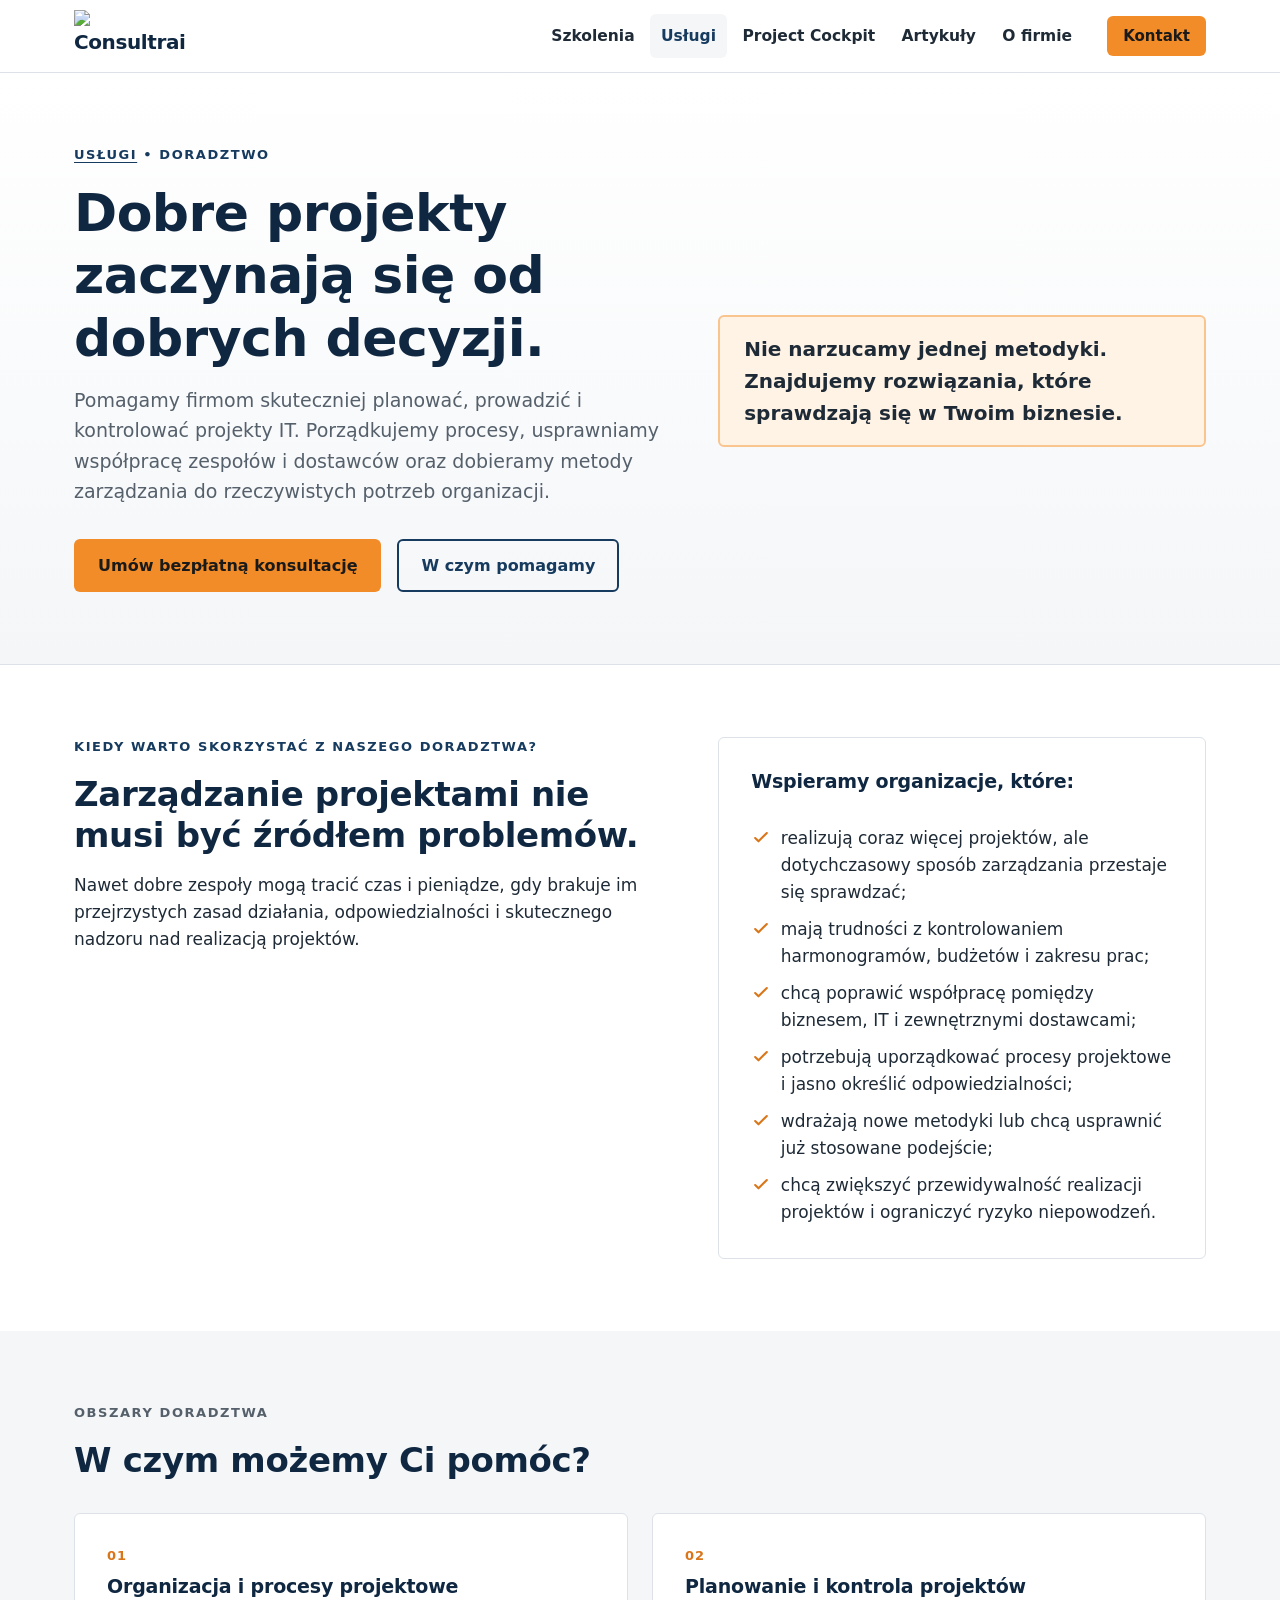
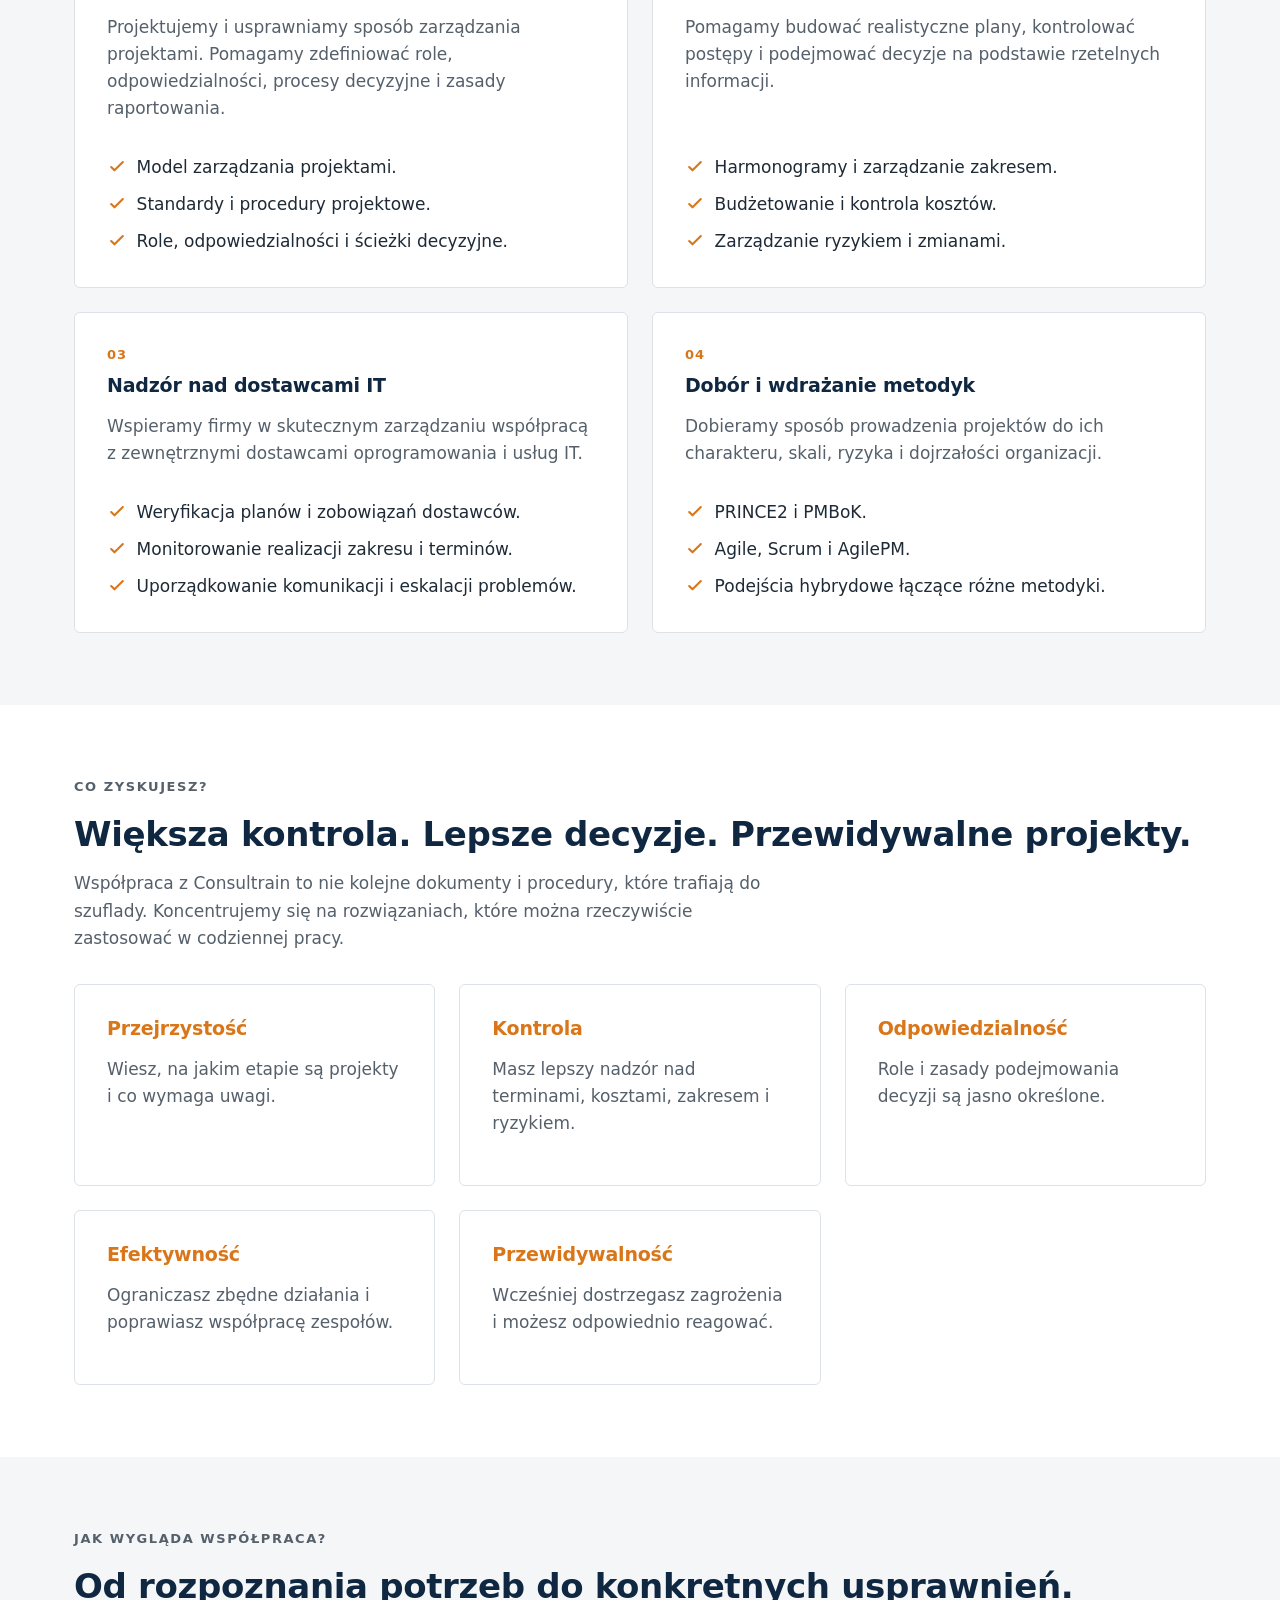
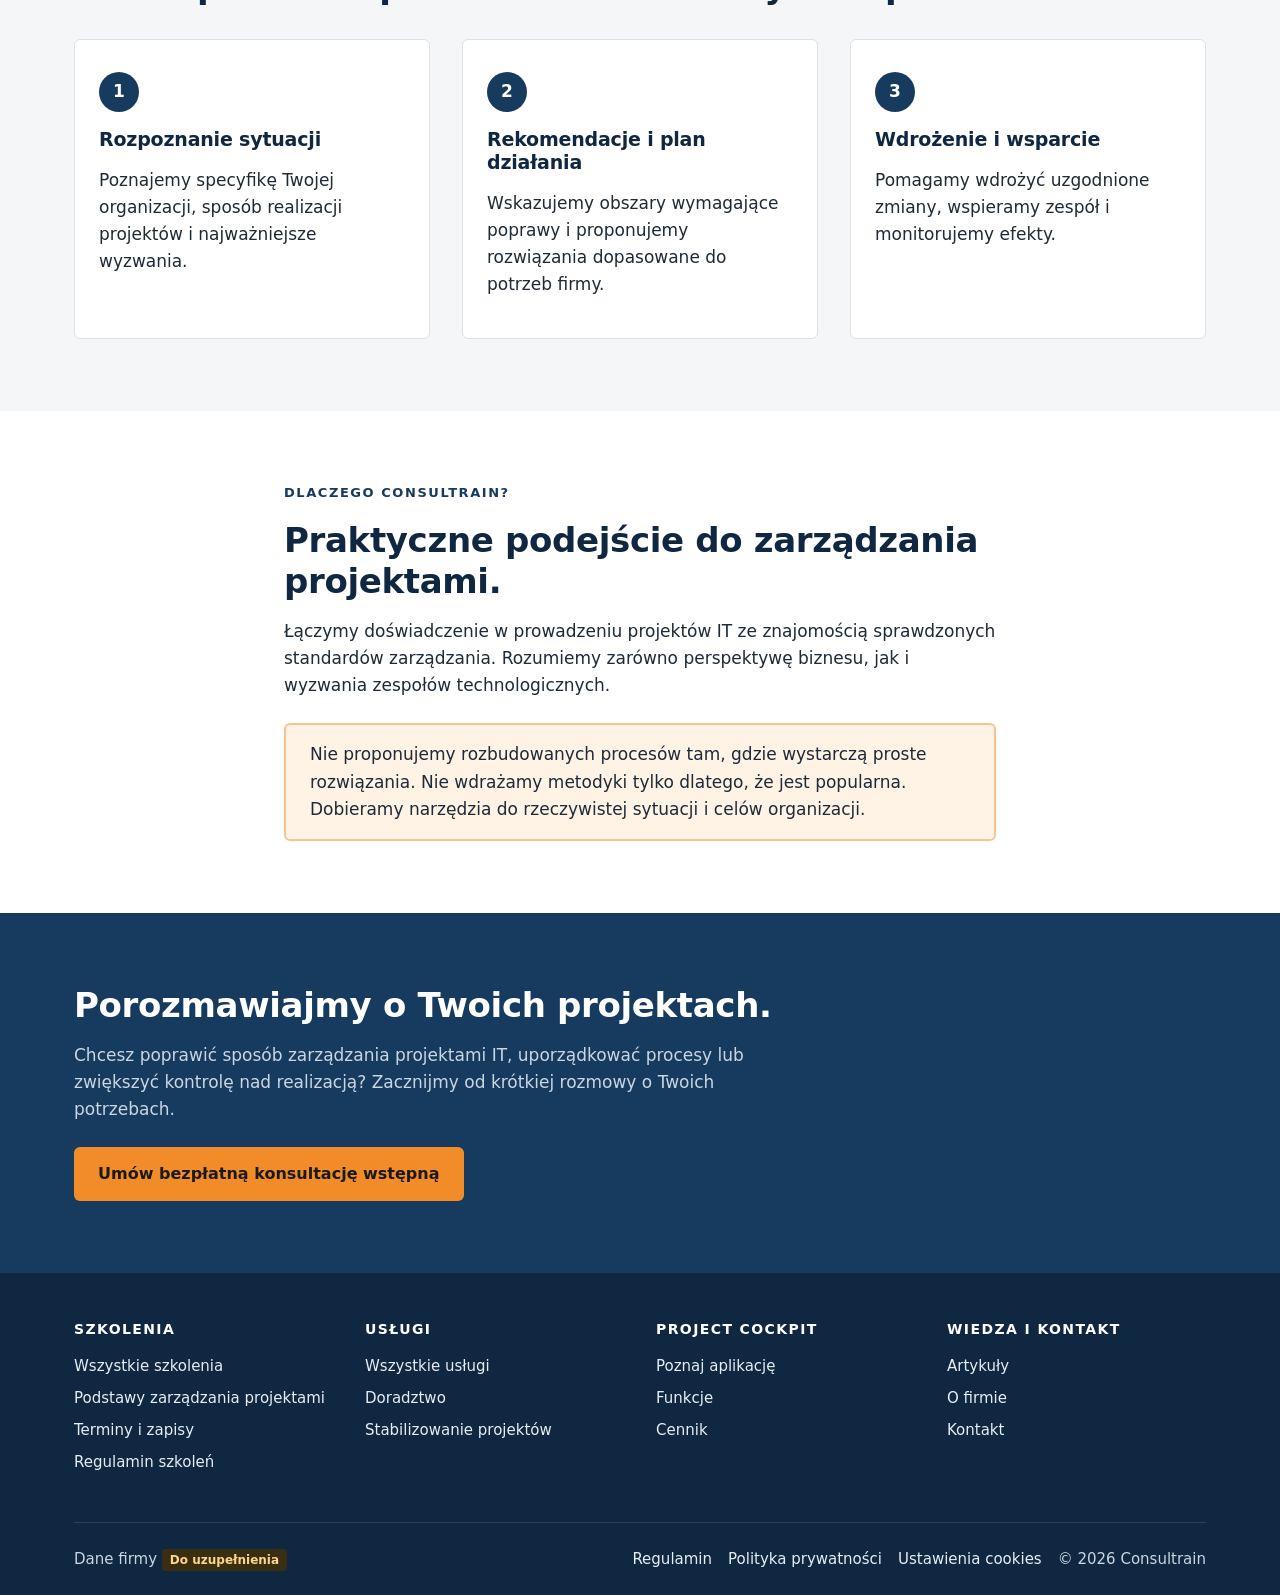
==== commit 1e630fce: "Aktualizacja linku do polityki prywatności w stopce" ====
--- a/doradztwo.html
+++ b/doradztwo.html
@@ -116,7 +116,7 @@
       <p id="company-data" style="margin:0"></p>
       <ul>
         <li><a href="w-przygotowaniu.html?strona=regulamin">Regulamin</a></li>
-        <li><a href="w-przygotowaniu.html?strona=polityka-prywatnosci">Polityka prywatności</a></li>
+        <li><a href="polityka-prywatnosci.html">Polityka prywatności</a></li>
         <li><button type="button" class="linklike" id="cookie-settings">Ustawienia cookies</button></li>
         <li>© <span id="year"></span> Consultrain</li>
       </ul>
--- a/css/style.css
+++ b/css/style.css
@@ -82,6 +82,9 @@
 .btn--ghost-light { color: var(--white); border-color: rgba(255,255,255,.6); }
 .btn--ghost-light:hover { background: var(--white); color: var(--navy); }
 .btn[aria-busy="true"] { opacity: .7; cursor: progress; }
+.btn--sm { min-height: 0; padding: .35rem .875rem; font-size: .9375rem; }
+.nav__link[aria-current="page"] { color: var(--navy); background: var(--surface); }
+.grid--2 { grid-template-columns: repeat(2, 1fr); }
 .btn-row { display: flex; flex-wrap: wrap; gap: var(--space-2); }
 .text-link { font-weight: 600; display: inline-flex; gap: .35rem; align-items: center; }
 .text-link::after { content: "→"; transition: transform .15s; }
@@ -117,7 +120,7 @@
 .site-header { position: sticky; top: 0; z-index: 50; background: rgba(255,255,255,.97); border-bottom: 1px solid var(--border); }
 .site-header__inner { height: var(--header-h); display: flex; align-items: center; justify-content: space-between; gap: var(--space-3); }
 .logo { display: inline-flex; align-items: center; gap: .6rem; font-weight: 800; font-size: 1.25rem; color: var(--navy-900); text-decoration: none; letter-spacing: -.02em; }
-.logo svg { width: 30px; height: 30px; }
+.logo img { height: 52px; width: auto; }
 .nav { display: flex; align-items: center; gap: var(--space-3); }
 .nav__list { list-style: none; margin: 0; padding: 0; display: flex; gap: .25rem; }
 .nav__item { position: relative; }
@@ -172,10 +175,184 @@
   .nav__list { flex-direction: column; }
   .nav__link { width: 100%; justify-content: space-between; padding: .9rem .5rem; font-size: 1.0625rem; border-bottom: 1px solid var(--border); border-radius: 0; }
   .dropdown { position: static; box-shadow: none; border: 0; padding: 0 0 .5rem 1rem; }
-  .nav .btn { width: 100%; }
+  .nav .btn { width: 100%; min-height: 44px; }
 }
 @media (max-width: 640px) {
   .section { padding: var(--space-5) 0; }
-  .grid--3, .footer-cols { grid-template-columns: 1fr; }
+  .grid--3, .grid--2, .footer-cols { grid-template-columns: 1fr; }
   .btn-row .btn { width: 100%; }
 }
+
+/* ==========================================================================
+   ETAP 3
+   ========================================================================== */
+/* O firmie: wyróżniony blok (jasnopomarańczowa ramka) i pomarańczowe tytuły wartości */
+.callout { margin-top: var(--space-3); padding: var(--space-2) var(--space-3); border-radius: var(--radius); max-width: var(--measure); }
+.callout p { margin: 0; }
+.callout--orange { background: #FFF3E6; border: 2px solid #F9C48E; }
+.values .card h3 { color: var(--orange-600); }
+
+/* PROJECT COCKPIT — strona produktowa. Lokalna paleta (turkus + grafit + pomarańcz marki) tylko tutaj. */
+.pc { --teal: #0E9F9A; --teal-600: #0B7F7B; --teal-50: #E7F6F5; --pc-dark: #22302F; --pc-orange: #F28C28; --pc-orange-600: #D97414; --pc-max: 1280px; }
+.pc h1, .pc h2, .pc h3 { color: var(--pc-dark); }
+.pc-wrap { max-width: var(--pc-max); margin: 0 auto; padding: 0 var(--space-3); }
+.pc-eyebrow { font-size: .8125rem; font-weight: 700; letter-spacing: .12em; text-transform: uppercase; color: var(--teal-600); margin-bottom: var(--space-2); }
+.pc-btn { background: var(--teal-600); color: var(--white); }
+.pc-btn:hover { background: var(--pc-dark); color: var(--white); }
+.pc-btn--lg { min-height: 56px; padding: 1rem 2rem; font-size: 1.0625rem; }
+
+/* Pasek sekcji, przyklejony pod menu główne */
+.pc-subnav { position: sticky; top: var(--header-h); z-index: 40; background: rgba(255,255,255,.94); backdrop-filter: blur(8px); border-bottom: 1px solid var(--border); }
+.pc-subnav__inner { display: flex; align-items: center; justify-content: space-between; gap: var(--space-2); min-height: 52px; }
+.pc-subnav__brand { font-weight: 700; color: var(--pc-dark); }
+.pc-subnav ul { list-style: none; display: flex; gap: .25rem; margin: 0; padding: 0; overflow-x: auto; }
+.pc-subnav a { display: block; padding: .4rem .75rem; border-radius: 999px; text-decoration: none; color: var(--text-muted); font-size: .9375rem; font-weight: 550; white-space: nowrap; transition: background-color .15s, color .15s; }
+.pc-subnav a:hover { color: var(--pc-dark); background: var(--surface); }
+.pc-subnav a.is-active { color: var(--teal-600); background: var(--teal-50); }
+.pc section[id] { scroll-margin-top: calc(var(--header-h) + 60px); }
+.pc-pmo { scroll-margin-top: calc(var(--header-h) + 60px); }
+
+/* Hero */
+.pc-hero { padding: var(--space-6) 0; background: radial-gradient(1000px 500px at 85% 0%, var(--teal-50), transparent 60%), linear-gradient(180deg, var(--white), var(--surface)); }
+.pc-hero__grid { display: grid; grid-template-columns: 1fr 1.05fr; gap: var(--space-5); align-items: center; }
+.pc-hero h1 { font-size: clamp(2.4rem, 1.6rem + 3vw, 3.75rem); margin-bottom: var(--space-1); }
+.pc-hero__claim { font-size: clamp(1.2rem, 1rem + .8vw, 1.5rem); font-weight: 650; color: var(--pc-dark); }
+.pc-lead { font-size: 1.125rem; color: var(--text-muted); margin-bottom: var(--space-4); }
+
+/* Ilustracja panelu */
+.pc-dash { margin: 0; background: var(--white); border: 1px solid var(--border); border-radius: 14px; padding: var(--space-3); box-shadow: 0 20px 50px -20px rgba(15,39,64,.25); display: grid; gap: var(--space-2); font-size: .875rem; }
+.pc-dash small { display: block; color: var(--text-muted); font-size: .75rem; margin-bottom: .4rem; }
+.pc-dash__bar { display: flex; align-items: center; gap: .4rem; }
+.pc-dash__bar > span { width: 9px; height: 9px; border-radius: 50%; background: var(--border); }
+.pc-dash__bar strong { margin-left: .5rem; color: var(--pc-dark); flex: 1; }
+.pc-pill { font-style: normal; font-size: .7rem; font-weight: 700; padding: .1rem .55rem; border-radius: 999px; white-space: nowrap; }
+.pc-pill--ok { background: #E3F4EA; color: var(--ok); } .pc-pill--warn { background: #FFF1D6; color: var(--warn); } .pc-pill--err { background: #FBE4E2; color: var(--err); }
+.pc-kpis { display: grid; grid-template-columns: repeat(3,1fr); gap: var(--space-2); }
+.pc-kpis div, .pc-panel { border: 1px solid var(--border); border-radius: 10px; padding: .75rem; }
+.pc-kpis b { display: block; font-size: 1.5rem; color: var(--pc-dark); }
+.pc-kpis i { display: block; height: 5px; border-radius: 3px; background: var(--surface); margin-top: .4rem; position: relative; overflow: hidden; }
+.pc-kpis i::after { content: ""; position: absolute; inset: 0 auto 0 0; width: var(--w); background: var(--teal); border-radius: 3px; }
+.pc-kpis i.warn::after { background: var(--orange); }
+.pc-dash__row { display: grid; grid-template-columns: 1.2fr 1fr; gap: var(--space-2); }
+.pc-gantt { display: grid; gap: .35rem; }
+.pc-gantt span { margin-left: var(--s); width: var(--l); background: #D7E3EE; color: var(--pc-dark); font-size: .7rem; padding: .15rem .4rem; border-radius: 4px; white-space: nowrap; }
+.pc-gantt .cur { background: var(--teal); color: var(--white); }
+.pc-gantt .next { background: var(--surface); border: 1px dashed #B8C4D0; }
+.pc-chart { width: 100%; height: auto; }
+.pc-chart polyline { fill: none; stroke-width: 2.5; stroke-linecap: round; stroke-linejoin: round; }
+.pc-chart .plan { stroke: #B8C4D0; stroke-dasharray: 4 4; } .pc-chart .real { stroke: var(--teal); }
+.pc-risks { list-style: none; margin: 0; padding: 0; display: grid; gap: .4rem; }
+.pc-risks li { display: flex; gap: .5rem; align-items: center; }
+.pc-dash figcaption { font-size: .75rem; color: var(--text-muted); }
+
+/* Sekcje */
+.pc-section { padding: calc(var(--space-6) + 1rem) 0; }
+.pc-section--soft { background: var(--surface); }
+.pc-head { max-width: 760px; margin-bottom: var(--space-4); }
+.pc-head p:not(.pc-eyebrow) { color: var(--text-muted); }
+.pc-text { columns: 2; column-gap: var(--space-5); margin-bottom: var(--space-5); }
+.pc-text p { break-inside: avoid; }
+.pc-ico { display: inline-grid; place-items: center; width: 44px; height: 44px; border-radius: 10px; background: var(--teal-50); color: var(--teal-600); margin-bottom: var(--space-2); }
+.pc-ico svg { width: 22px; height: 22px; fill: none; stroke: currentColor; stroke-width: 2; stroke-linecap: round; stroke-linejoin: round; }
+.pc-tiles { display: grid; grid-template-columns: repeat(3,1fr); gap: var(--space-3); }
+.pc-tile, .pc-feature, .pc-price { background: var(--white); border: 1px solid var(--border); border-radius: 12px; padding: var(--space-4); transition: transform .2s, box-shadow .2s, border-color .2s; }
+.pc-tile:hover, .pc-feature:hover, .pc-price:hover { transform: translateY(-3px); box-shadow: 0 14px 30px -18px rgba(15,39,64,.35); border-color: #B8C4D0; }
+.pc-tile { text-align: center; }
+.pc-tile h3 { margin: 0; }
+.pc-quote { margin: var(--space-5) 0 0; padding: var(--space-4); border-left: 4px solid var(--teal); background: var(--teal-50); border-radius: 0 12px 12px 0; font-size: 1.1875rem; font-weight: 550; color: var(--pc-dark); }
+.pc-features { display: grid; grid-template-columns: repeat(2,1fr); gap: var(--space-3); }
+.pc-feature p { color: var(--text-muted); margin: 0; }
+.pc-feature--wide { grid-column: 1 / -1; }
+.pc-checks { list-style: none; margin: 0; padding: 0; display: grid; gap: .5rem; }
+.pc-checks li { padding-left: 1.75rem; position: relative; }
+.pc-checks li::before { content: "✓"; position: absolute; left: 0; top: 0; width: 1.25rem; height: 1.25rem; display: grid; place-items: center; border-radius: 50%; background: var(--teal-50); color: var(--teal-600); font-weight: 800; font-size: .8rem; margin-top: .2rem; }
+.pc-feature--wide .pc-checks { grid-template-columns: repeat(2,1fr); }
+.pc-why { margin-top: var(--space-5); padding: var(--space-5); background: var(--pc-dark); color: #E6EDF4; border-radius: 16px; }
+.pc-why h3 { color: var(--white); font-size: var(--fs-h2); margin-bottom: var(--space-3); }
+.pc-checks--grid { grid-template-columns: repeat(3,1fr); gap: var(--space-2) var(--space-4); }
+.pc-why .pc-checks li::before { background: rgba(255,255,255,.12); color: #7FE0DB; }
+.pc-prices { display: grid; grid-template-columns: repeat(3,1fr); gap: var(--space-3); align-items: stretch; }
+.pc-price { display: flex; flex-direction: column; }
+.pc-price--featured { border: 2px solid var(--teal); }
+.pc-price__value { font-size: 1.25rem; font-weight: 700; color: var(--pc-dark); margin-bottom: .25rem; }
+.pc-price__note { color: var(--text-muted); flex: 1; }
+.pc-pmo { margin-top: var(--space-5); padding: var(--space-4); border: 1px solid var(--border); border-radius: 16px; display: flex; flex-wrap: wrap; align-items: center; justify-content: space-between; gap: var(--space-3); background: var(--surface); }
+.pc-pmo h3 { margin: 0; font-size: 1.375rem; }
+.pc-final { padding: calc(var(--space-6) + 2rem) 0; background: linear-gradient(135deg, #1B2523 0%, var(--pc-dark) 55%, var(--teal-600) 100%); text-align: center; }
+.pc-final h2 { color: var(--white); font-size: clamp(1.6rem, 1.1rem + 2vw, 2.6rem); max-width: 900px; margin: 0 auto var(--space-4); }
+/* Akcent pomarańczowy marki tylko w banerze końcowym */
+.pc-final .btn--primary { background: var(--pc-orange); }
+.pc-final .btn--primary:hover { background: var(--pc-orange-600); }
+
+/* Animacja pojawiania się przy przewijaniu (tylko gdy JS działa i brak ograniczenia ruchu) */
+.js-reveal .reveal { opacity: 0; transform: translateY(18px); transition: opacity .6s ease, transform .6s ease; }
+.js-reveal .reveal.is-visible { opacity: 1; transform: none; }
+@media (prefers-reduced-motion: reduce) { .js-reveal .reveal { opacity: 1; transform: none; } .pc-tile:hover, .pc-feature:hover, .pc-price:hover { transform: none; } }
+
+@media (max-width: 1024px) {
+  .pc-hero__grid { grid-template-columns: 1fr; }
+  .pc-tiles, .pc-checks--grid { grid-template-columns: repeat(2,1fr); }
+  .pc-prices { grid-template-columns: 1fr; max-width: 520px; }
+}
+@media (max-width: 640px) {
+  .pc-subnav__brand { display: none; }
+  .pc-text { columns: 1; }
+  .pc-tiles, .pc-features, .pc-checks--grid, .pc-feature--wide .pc-checks, .pc-kpis, .pc-dash__row { grid-template-columns: 1fr; }
+  .pc-why { padding: var(--space-4) var(--space-3); }
+}
+
+/* ===================== ETAP 4 ===================== */
+.pc-hero__title { display: flex; align-items: center; gap: var(--space-2); flex-wrap: nowrap; margin-bottom: var(--space-1); }
+.pc-hero__title h1 { margin: 0; font-size: clamp(2.2rem, 1.4rem + 2.6vw, 3.4rem); }
+.pc-hero__title img { flex-shrink: 0; height: clamp(84px, 6vw + 40px, 140px); width: auto; filter: drop-shadow(0 10px 18px rgba(14,159,154,.18)); }
+@media (min-width: 961px) { .pc-hero__grid { align-items: start; } .pc-hero__grid > .pc-dash { margin-top: 160px; } }
+.to-top { position: fixed; right: 20px; bottom: 20px; z-index: 50; width: 48px; height: 48px; border-radius: 50%; display: grid; place-items: center; background: var(--teal, #0E9F9A); color: var(--white); box-shadow: 0 10px 24px -10px rgba(34,48,47,.6); opacity: 0; pointer-events: none; transform: translateY(10px); transition: opacity .25s, transform .25s, background .2s; }
+.to-top.is-visible { opacity: 1; pointer-events: auto; transform: none; }
+.to-top:hover { background: #22302F; }
+.to-top:focus-visible { outline: 3px solid var(--orange-600); outline-offset: 3px; }
+.to-top svg { width: 22px; height: 22px; fill: none; stroke: currentColor; stroke-width: 2.4; stroke-linecap: round; stroke-linejoin: round; }
+.container--narrow { max-width: 760px; }
+.cform { display: grid; gap: var(--space-3); }
+.cform__row { display: grid; grid-template-columns: 1fr 1fr; gap: var(--space-3); }
+.cform__field { display: grid; gap: .375rem; }
+.cform__field > label { font-weight: 650; }
+.cform input[type=text], .cform input[type=email], .cform input[type=tel], .cform input[type=date], .cform select, .cform textarea { font: inherit; padding: .625rem .75rem; border: 1px solid var(--border); border-radius: var(--radius); background: var(--white); min-height: 44px; width: 100%; }
+.cform textarea { resize: vertical; }
+.cform :focus-visible { outline: 3px solid var(--orange-600); outline-offset: 1px; }
+.cform [aria-invalid=true] { border-color: var(--warn); box-shadow: 0 0 0 1px var(--warn); }
+.cform__hint, .cform__note { color: var(--muted, #5b6670); font-size: .875rem; margin: 0; }
+.cform__check { display: flex; gap: .5rem; align-items: flex-start; font-weight: 400 !important; }
+.cform__check input { margin-top: .3rem; width: 18px; height: 18px; }
+.cform__captcha input { max-width: 120px; }
+.cform__hp { position: absolute; left: -9999px; width: 1px; height: 1px; overflow: hidden; }
+.cform .btn { justify-self: start; }
+@media (max-width: 640px) { .cform__row { grid-template-columns: 1fr; } .cform .btn { justify-self: stretch; } }
+
+/* ===== ETAP 5: Doradztwo ===== */
+.dr-claim p { font-size: 1.25rem; font-weight: 600; margin: 0; }
+.dr-split-top { align-items: start; }
+.dr-list { list-style: none; padding: 0; margin: var(--space-2) 0 0; display: grid; gap: .6rem; }
+.dr-list li { display: flex; gap: .6rem; align-items: flex-start; }
+.dr-ico { width: 20px; height: 20px; flex: none; color: var(--orange-600); margin-top: .2rem; }
+.dr-gain h3 { color: var(--orange-600); }
+.dr-steps { list-style: none; padding: 0; margin: 0; display: grid; grid-template-columns: repeat(3, 1fr); gap: var(--space-4); counter-reset: none; }
+.dr-step { position: relative; background: var(--white); border: 1px solid var(--border); border-radius: var(--radius); padding: var(--space-4) var(--space-3) var(--space-3); }
+.dr-step__num { display: inline-grid; place-items: center; width: 2.5rem; height: 2.5rem; border-radius: 50%; background: var(--navy); color: var(--white); font-weight: 700; margin-bottom: var(--space-2); }
+@media (max-width: 860px) { .dr-steps { grid-template-columns: 1fr; } }
+
+/* ===== Stabilizowanie projektów: 4-krokowy proces ===== */
+.dr-steps--4 { grid-template-columns: repeat(4, 1fr); }
+@media (max-width: 1100px) { .dr-steps--4 { grid-template-columns: repeat(2, 1fr); } }
+@media (max-width: 640px) { .dr-steps--4 { grid-template-columns: 1fr; } }
+
+/* ==========================================================================
+   ETAP 7 — Polityka prywatności (mała czcionka „pisma prawniczego”)
+   ========================================================================== */
+.legal { font-size: .8125rem; line-height: 1.7; max-width: var(--measure); }
+.legal h1 { font-size: clamp(1.5rem, 1.2rem + 1.2vw, 2rem); margin-bottom: var(--space-3); }
+.legal h2 { font-size: .9375rem; font-weight: 700; letter-spacing: 0; margin: var(--space-4) 0 var(--space-1); }
+.legal h2:first-of-type { margin-top: 0; }
+.legal p, .legal li { max-width: var(--measure); text-align: justify; }
+.legal ol, .legal ul { margin: 0 0 var(--space-2); padding-left: 1.5rem; }
+.legal li { margin-bottom: .3rem; }
+.legal__updated { margin-top: var(--space-4); font-style: italic; color: var(--text-muted); }
